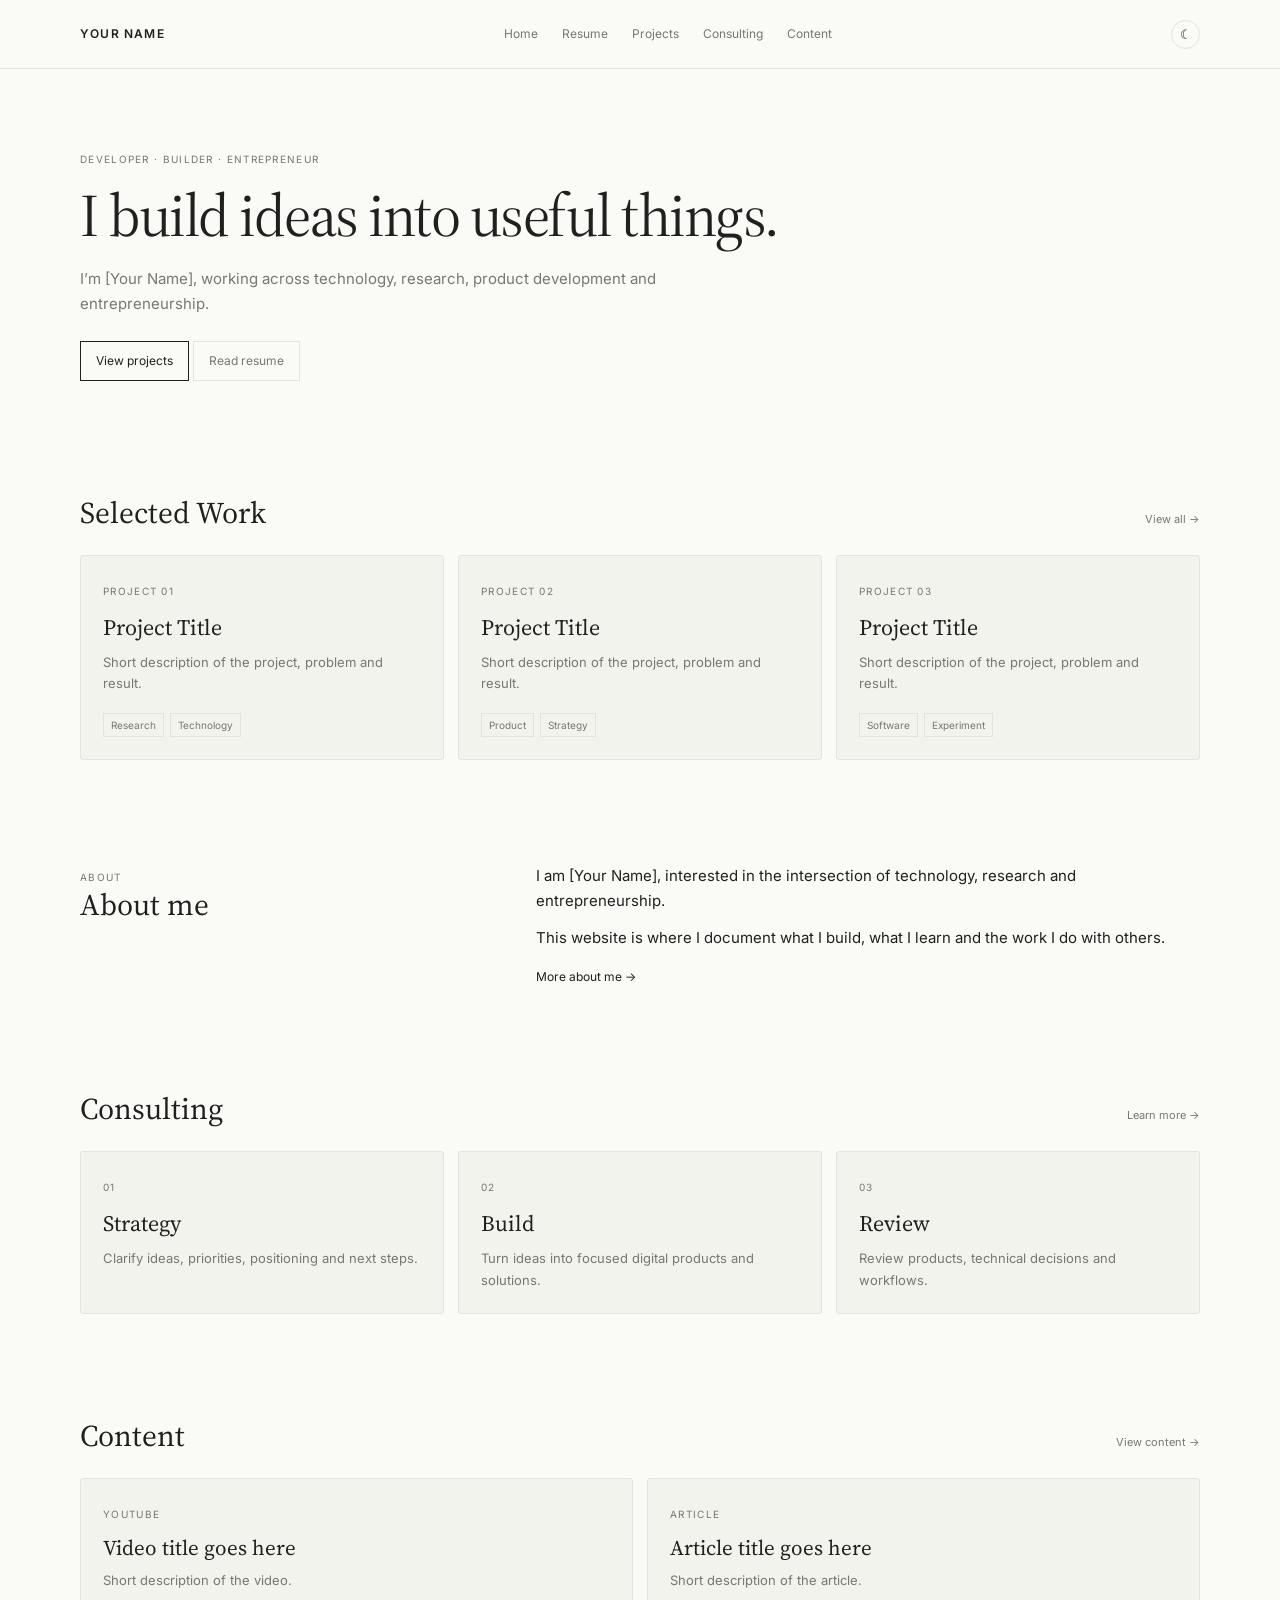
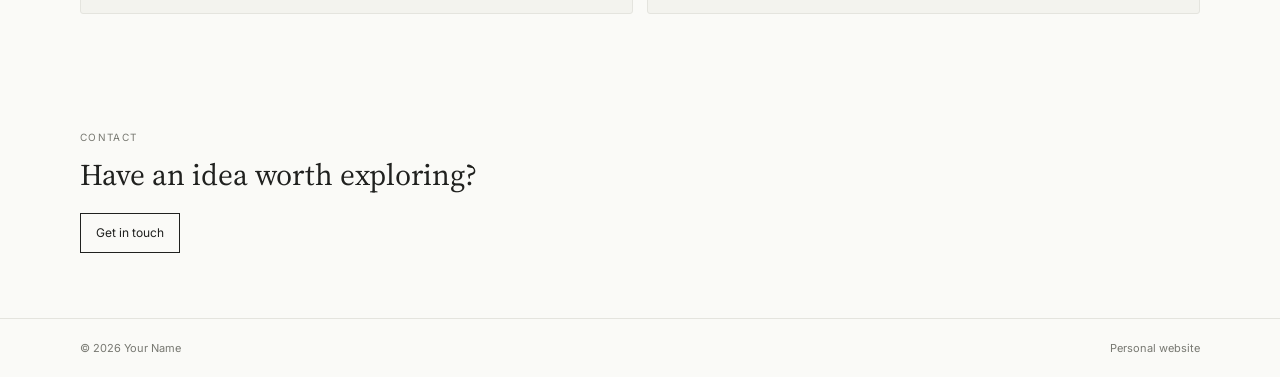
==== index.html @ 813c5e14 "Refactor sections and update content layout Refactor hero and about sections, update project cards, " ====
<!DOCTYPE html>
<html lang="en">
<head>
  <meta charset="UTF-8">
  <meta name="viewport" content="width=device-width, initial-scale=1.0">
  <title>Your Name — Personal Brand</title>
  <link rel="stylesheet" href="style.css">
</head>

<body>

<header class="header">
  <div class="container nav">
    <a href="index.html" class="logo">YOUR NAME</a>

    <nav>
      <a href="index.html">Home</a>
      <a href="resume.html">Resume</a>
      <a href="projects.html">Projects</a>
      <a href="consulting.html">Consulting</a>
      <a href="content.html">Content</a>
    </nav>

    <button id="themeToggle">☾</button>
  </div>
</header>

<main>

<section class="hero container">
  <p class="eyebrow">Developer · Builder · Entrepreneur</p>
  <h1>I build ideas into useful things.</h1>

  <p class="hero-text">
    I’m [Your Name], working across technology, research,
    product development and entrepreneurship.
  </p>

  <div class="actions">
    <a href="projects.html" class="btn">View projects</a>
    <a href="resume.html" class="btn secondary">Read resume</a>
  </div>
</section>


<section class="section container">

  <div class="section-heading">
    <h2>Selected Work</h2>
    <a href="projects.html">View all →</a>
  </div>

  <div class="cards">

    <article class="card">
      <span class="small-label">PROJECT 01</span>
      <h3>Project Title</h3>
      <p>Short description of the project, problem and result.</p>
      <div class="tags">
        <span>Research</span>
        <span>Technology</span>
      </div>
    </article>

    <article class="card">
      <span class="small-label">PROJECT 02</span>
      <h3>Project Title</h3>
      <p>Short description of the project, problem and result.</p>
      <div class="tags">
        <span>Product</span>
        <span>Strategy</span>
      </div>
    </article>

    <article class="card">
      <span class="small-label">PROJECT 03</span>
      <h3>Project Title</h3>
      <p>Short description of the project, problem and result.</p>
      <div class="tags">
        <span>Software</span>
        <span>Experiment</span>
      </div>
    </article>

  </div>
</section>


<section class="section container about">

  <div>
    <span class="small-label">ABOUT</span>
    <h2>About me</h2>
  </div>

  <div>
    <p>
      I am [Your Name], interested in the intersection
      of technology, research and entrepreneurship.
    </p>

    <p>
      This website is where I document what I build,
      what I learn and the work I do with others.
    </p>

    <a href="resume.html" class="text-link">More about me →</a>
  </div>

</section>


<section class="section container">

  <div class="section-heading">
    <h2>Consulting</h2>
    <a href="consulting.html">Learn more →</a>
  </div>

  <div class="cards">

    <article class="card">
      <span class="small-label">01</span>
      <h3>Strategy</h3>
      <p>Clarify ideas, priorities, positioning and next steps.</p>
    </article>

    <article class="card">
      <span class="small-label">02</span>
      <h3>Build</h3>
      <p>Turn ideas into focused digital products and solutions.</p>
    </article>

    <article class="card">
      <span class="small-label">03</span>
      <h3>Review</h3>
      <p>Review products, technical decisions and workflows.</p>
    </article>

  </div>

</section>


<section class="section container">

  <div class="section-heading">
    <h2>Content</h2>
    <a href="content.html">View content →</a>
  </div>

  <div class="content-grid">

    <article>
      <span class="small-label">YOUTUBE</span>
      <h3>Video title goes here</h3>
      <p>Short description of the video.</p>
    </article>

    <article>
      <span class="small-label">ARTICLE</span>
      <h3>Article title goes here</h3>
      <p>Short description of the article.</p>
    </article>

  </div>

</section>


<section class="section container contact">
  <span class="small-label">CONTACT</span>
  <h2>Have an idea worth exploring?</h2>
  <a href="mailto:hello@example.com" class="btn">Get in touch</a>
</section>

</main>

<footer>
  <div class="container footer-inner">
    <span>© 2026 Your Name</span>
    <span>Personal website</span>
  </div>
</footer>

<script src="script.js"></script>
</body>
</html>
---- style.css ----
@import url('https://fonts.googleapis.com/css2?family=Inter:wght@400;500;600&family=Source+Serif+4:wght@400;500&display=swap');

:root {
  --bg: #fafaf7;
  --text: #20211f;
  --muted: #777871;
  --border: #e4e4de;
  --card: #f3f3ee;
}

* {
  box-sizing: border-box;
}

html {
  scroll-behavior: smooth;
}

body {
  margin: 0;
  background: var(--bg);
  color: var(--text);
  font-family: Inter, sans-serif;
  font-size: 14px;
  line-height: 1.65;
}

.container {
  width: min(1120px, calc(100% - 44px));
  margin: auto;
}

a {
  color: inherit;
  text-decoration: none;
}


/* NAV */

.header {
  border-bottom: 1px solid var(--border);
}

.nav {
  height: 68px;
  display: flex;
  align-items: center;
  justify-content: space-between;
}

.logo {
  font-size: 12px;
  font-weight: 600;
  letter-spacing: .1em;
}

nav {
  display: flex;
  gap: 24px;
}

nav a {
  font-size: 12px;
  color: var(--muted);
}

nav a:hover {
  color: var(--text);
}

#themeToggle {
  width: 29px;
  height: 29px;
  border: 1px solid var(--border);
  background: transparent;
  color: var(--text);
  border-radius: 50%;
  cursor: pointer;
}


/* HERO */

.hero {
  padding: 72px 0 62px;
}

.eyebrow,
.small-label {
  color: var(--muted);
  font-size: 10px;
  text-transform: uppercase;
  letter-spacing: .13em;
}

.eyebrow {
  margin-bottom: 15px;
}

.hero h1 {
  max-width: 780px;
  margin: 0;
  font-family: "Source Serif 4", Georgia, serif;
  font-size: clamp(42px, 5vw, 60px);
  line-height: 1.08;
  font-weight: 400;
  letter-spacing: -.025em;
}

.hero-text {
  max-width: 610px;
  margin: 20px 0 24px;
  color: var(--muted);
  font-size: 15px;
}

.hero-actions {
  display: flex;
  gap: 10px;
}

.btn {
  display: inline-block;
  padding: 9px 15px;
  border: 1px solid var(--text);
  font-size: 12px;
}

.btn.secondary {
  border-color: var(--border);
  color: var(--muted);
}


/* SECTIONS */

.section {
  padding: 52px 0;
}

.section-heading {
  display: flex;
  align-items: baseline;
  justify-content: space-between;
  margin-bottom: 24px;
}

.section-heading h2,
.about h2,
.contact h2 {
  margin: 0;
  font-family: "Source Serif 4", Georgia, serif;
  font-size: 30px;
  line-height: 1.2;
  font-weight: 400;
}

.section-heading a {
  color: var(--muted);
  font-size: 11px;
}


/* CARDS */

.cards {
  display: grid;
  grid-template-columns: repeat(3, 1fr);
  gap: 14px;
}

.card {
  padding: 22px;
  background: var(--card);
  border: 1px solid var(--border);
  border-radius: 3px;
}

.card h3 {
  margin: 8px 0 7px;
  font-family: "Source Serif 4", Georgia, serif;
  font-size: 22px;
  font-weight: 400;
}

.card p {
  margin: 0;
  color: var(--muted);
  font-size: 13px;
}

.tags {
  display: flex;
  gap: 6px;
  margin-top: 18px;
}

.tags span {
  padding: 3px 7px;
  border: 1px solid var(--border);
  color: var(--muted);
  font-size: 10px;
}


/* ABOUT */

.about {
  display: grid;
  grid-template-columns: 1fr 1.7fr;
  gap: 65px;
}

.about p {
  max-width: 650px;
  margin: 0 0 12px;
  font-size: 15px;
}

.text-link {
  display: inline-block;
  margin-top: 4px;
  font-size: 12px;
}


/* CONTENT */

.content-grid {
  display: grid;
  grid-template-columns: 1fr 1fr;
  gap: 14px;
}

.content-grid article {
  padding: 22px;
  background: var(--card);
  border: 1px solid var(--border);
  border-radius: 3px;
}

.content-grid h3 {
  margin: 7px 0 4px;
  font-family: "Source Serif 4", Georgia, serif;
  font-size: 21px;
  font-weight: 400;
}

.content-grid p {
  margin: 0;
  color: var(--muted);
  font-size: 13px;
}


/* CONTACT */

.contact {
  padding-top: 58px;
  padding-bottom: 65px;
}

.contact h2 {
  max-width: 550px;
  margin: 10px 0 20px;
}


/* FOOTER */

footer {
  border-top: 1px solid var(--border);
}

.footer-inner {
  display: flex;
  justify-content: space-between;
  padding: 20px 0;
  color: var(--muted);
  font-size: 11px;
}


/* DARK MODE */

body.dark {
  --bg: #181916;
  --text: #eeeeea;
  --muted: #a3a49d;
  --border: #383934;
  --card: #20211e;
}


/* MOBILE */

@media (max-width: 720px) {

  .container {
    width: min(100% - 28px, 1120px);
  }

  nav {
    gap: 11px;
  }

  nav a {
    font-size: 11px;
  }

  .hero {
    padding: 58px 0 50px;
  }

  .hero h1 {
    font-size: 43px;
  }

  .section {
    padding: 42px 0;
  }

  .section-heading {
    margin-bottom: 18px;
  }

  .cards,
  .content-grid {
    grid-template-columns: 1fr;
  }

  .about {
    grid-template-columns: 1fr;
    gap: 20px;
  }

  .footer-inner {
    display: block;
  }

  .footer-inner span {
    display: block;
    margin-bottom: 4px;
  }
}
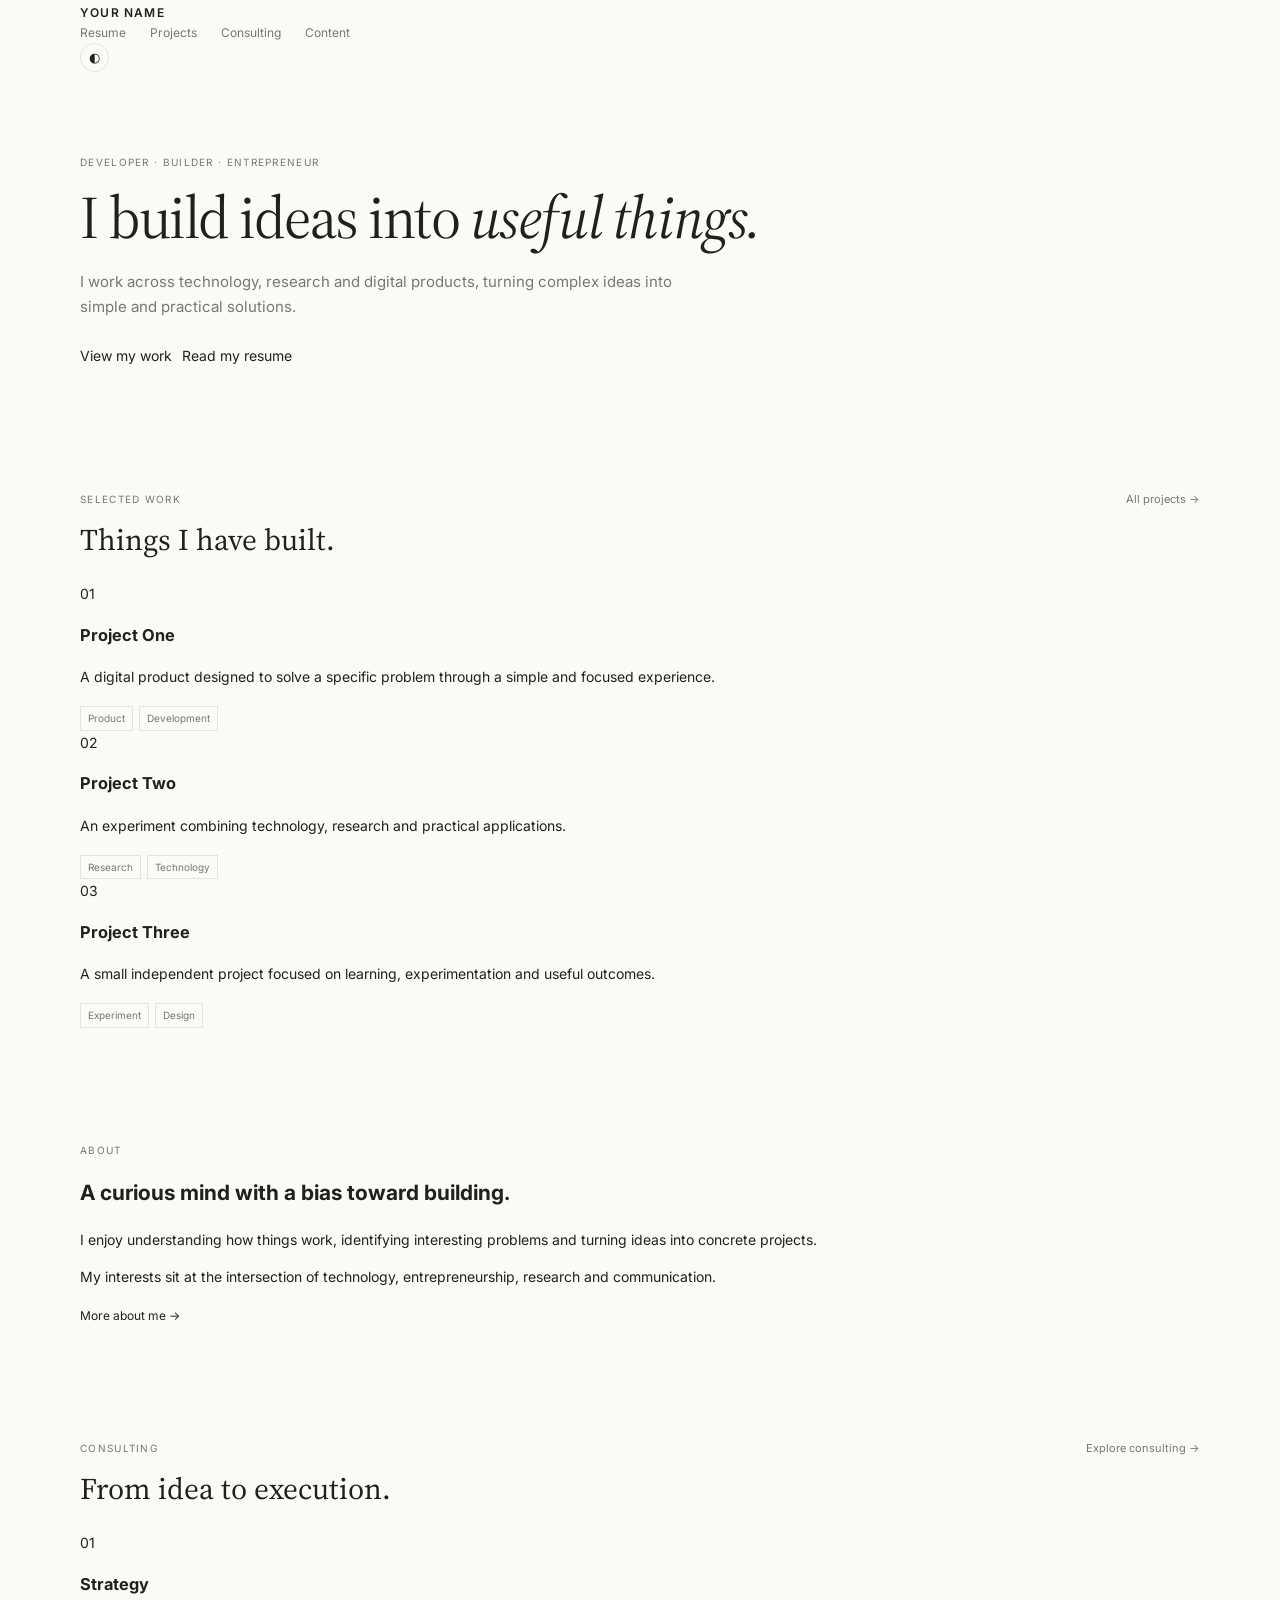
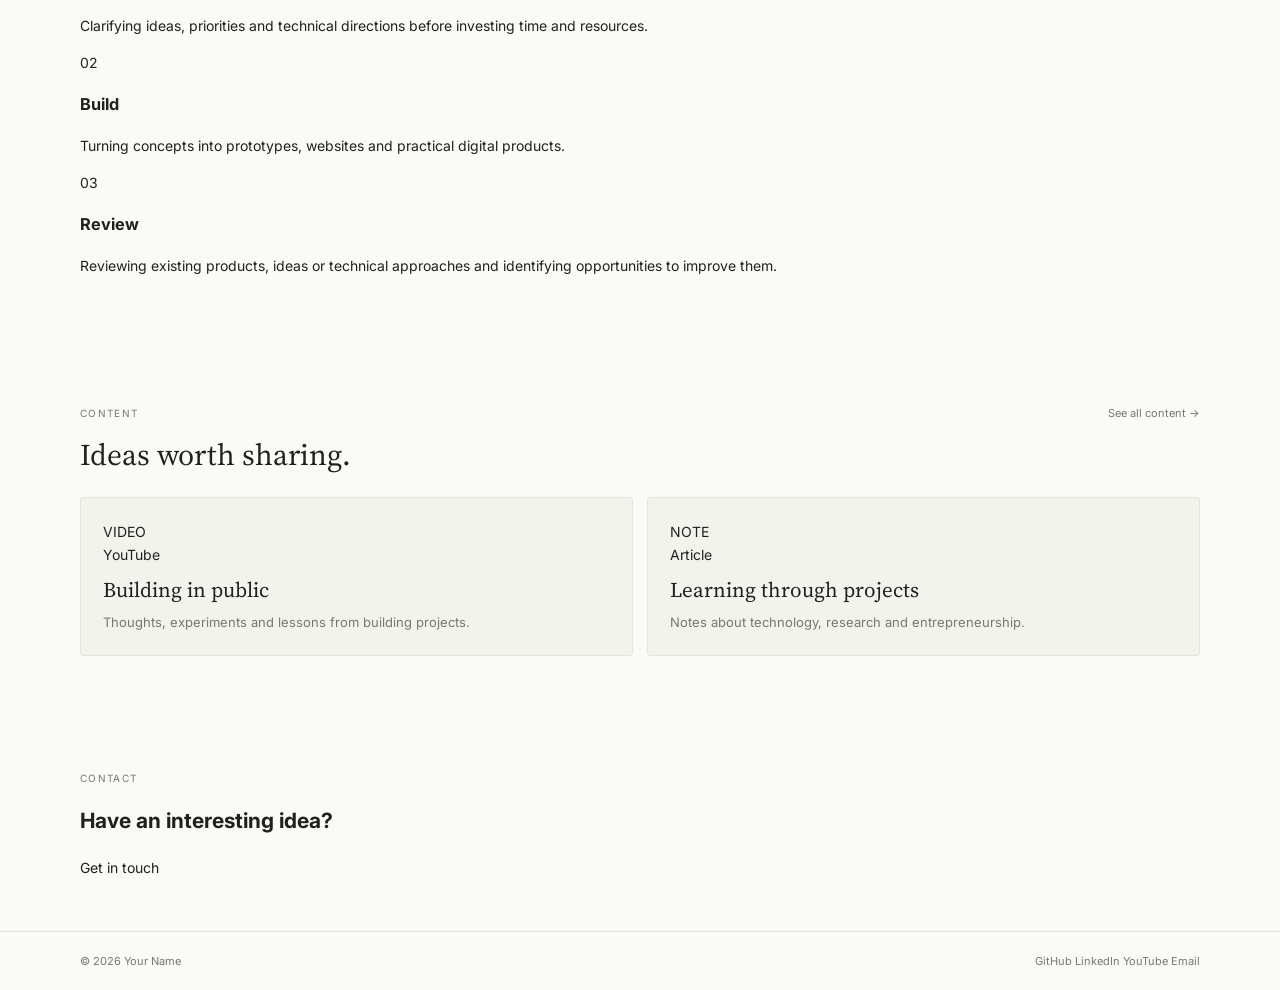
==== commit c89c4dac: "Revise index.html for portfolio updates Updated the title and structure of the index.html file to en" ====
--- a/index.html
+++ b/index.html
@@ -3,186 +3,337 @@
 <head>
   <meta charset="UTF-8">
   <meta name="viewport" content="width=device-width, initial-scale=1.0">
-  <title>Your Name — Personal Brand</title>
+
+  <title>Your Name — Portfolio</title>
+  <meta name="description" content="Personal portfolio of Your Name — developer, builder and entrepreneur.">
+
+  <link rel="preconnect" href="https://fonts.googleapis.com">
+  <link rel="preconnect" href="https://fonts.gstatic.com" crossorigin>
+  <link href="https://fonts.googleapis.com/css2?family=Inter:wght@400;500;600&family=Source+Serif+4:wght@400;500&display=swap" rel="stylesheet">
+
   <link rel="stylesheet" href="style.css">
 </head>
 
 <body>
 
-<header class="header">
-  <div class="container nav">
-    <a href="index.html" class="logo">YOUR NAME</a>
-
-    <nav>
-      <a href="index.html">Home</a>
-      <a href="resume.html">Resume</a>
-      <a href="projects.html">Projects</a>
-      <a href="consulting.html">Consulting</a>
-      <a href="content.html">Content</a>
-    </nav>
-
-    <button id="themeToggle">☾</button>
-  </div>
-</header>
-
-<main>
-
-<section class="hero container">
-  <p class="eyebrow">Developer · Builder · Entrepreneur</p>
-  <h1>I build ideas into useful things.</h1>
-
-  <p class="hero-text">
-    I’m [Your Name], working across technology, research,
-    product development and entrepreneurship.
-  </p>
-
-  <div class="actions">
-    <a href="projects.html" class="btn">View projects</a>
-    <a href="resume.html" class="btn secondary">Read resume</a>
-  </div>
-</section>
-
-
-<section class="section container">
-
-  <div class="section-heading">
-    <h2>Selected Work</h2>
-    <a href="projects.html">View all →</a>
-  </div>
-
-  <div class="cards">
-
-    <article class="card">
-      <span class="small-label">PROJECT 01</span>
-      <h3>Project Title</h3>
-      <p>Short description of the project, problem and result.</p>
-      <div class="tags">
-        <span>Research</span>
-        <span>Technology</span>
-      </div>
-    </article>
-
-    <article class="card">
-      <span class="small-label">PROJECT 02</span>
-      <h3>Project Title</h3>
-      <p>Short description of the project, problem and result.</p>
-      <div class="tags">
-        <span>Product</span>
-        <span>Strategy</span>
-      </div>
-    </article>
-
-    <article class="card">
-      <span class="small-label">PROJECT 03</span>
-      <h3>Project Title</h3>
-      <p>Short description of the project, problem and result.</p>
-      <div class="tags">
-        <span>Software</span>
-        <span>Experiment</span>
-      </div>
-    </article>
-
-  </div>
-</section>
-
-
-<section class="section container about">
-
-  <div>
-    <span class="small-label">ABOUT</span>
-    <h2>About me</h2>
-  </div>
-
-  <div>
-    <p>
-      I am [Your Name], interested in the intersection
-      of technology, research and entrepreneurship.
-    </p>
-
-    <p>
-      This website is where I document what I build,
-      what I learn and the work I do with others.
-    </p>
-
-    <a href="resume.html" class="text-link">More about me →</a>
-  </div>
-
-</section>
-
-
-<section class="section container">
-
-  <div class="section-heading">
-    <h2>Consulting</h2>
-    <a href="consulting.html">Learn more →</a>
-  </div>
-
-  <div class="cards">
-
-    <article class="card">
-      <span class="small-label">01</span>
-      <h3>Strategy</h3>
-      <p>Clarify ideas, priorities, positioning and next steps.</p>
-    </article>
-
-    <article class="card">
-      <span class="small-label">02</span>
-      <h3>Build</h3>
-      <p>Turn ideas into focused digital products and solutions.</p>
-    </article>
-
-    <article class="card">
-      <span class="small-label">03</span>
-      <h3>Review</h3>
-      <p>Review products, technical decisions and workflows.</p>
-    </article>
-
-  </div>
-
-</section>
-
-
-<section class="section container">
-
-  <div class="section-heading">
-    <h2>Content</h2>
-    <a href="content.html">View content →</a>
-  </div>
-
-  <div class="content-grid">
-
-    <article>
-      <span class="small-label">YOUTUBE</span>
-      <h3>Video title goes here</h3>
-      <p>Short description of the video.</p>
-    </article>
-
-    <article>
-      <span class="small-label">ARTICLE</span>
-      <h3>Article title goes here</h3>
-      <p>Short description of the article.</p>
-    </article>
-
-  </div>
-
-</section>
-
-
-<section class="section container contact">
-  <span class="small-label">CONTACT</span>
-  <h2>Have an idea worth exploring?</h2>
-  <a href="mailto:hello@example.com" class="btn">Get in touch</a>
-</section>
-
-</main>
-
-<footer>
-  <div class="container footer-inner">
-    <span>© 2026 Your Name</span>
-    <span>Personal website</span>
-  </div>
-</footer>
-
-<script src="script.js"></script>
+  <!-- NAVBAR -->
+  <header class="site-header">
+    <div class="container nav-inner">
+
+      <a href="index.html" class="logo">YOUR NAME</a>
+
+      <nav class="main-nav">
+        <a href="resume.html">Resume</a>
+        <a href="projects.html">Projects</a>
+        <a href="consulting.html">Consulting</a>
+        <a href="content.html">Content</a>
+      </nav>
+
+      <button id="themeToggle" class="theme-toggle" aria-label="Toggle dark mode">
+        ◐
+      </button>
+
+    </div>
+  </header>
+
+
+  <main>
+
+    <!-- HERO -->
+    <section class="hero">
+      <div class="container hero-content">
+
+        <p class="eyebrow">Developer · Builder · Entrepreneur</p>
+
+        <h1>
+          I build ideas into
+          <em>useful things.</em>
+        </h1>
+
+        <p class="hero-text">
+          I work across technology, research and digital products,
+          turning complex ideas into simple and practical solutions.
+        </p>
+
+        <div class="hero-actions">
+          <a href="projects.html" class="button button-dark">
+            View my work
+          </a>
+
+          <a href="resume.html" class="button button-light">
+            Read my resume
+          </a>
+        </div>
+
+      </div>
+    </section>
+
+
+    <!-- SELECTED WORK -->
+    <section class="section">
+      <div class="container">
+
+        <div class="section-heading">
+          <div>
+            <p class="eyebrow">Selected work</p>
+            <h2>Things I have built.</h2>
+          </div>
+
+          <a href="projects.html" class="text-link">
+            All projects →
+          </a>
+        </div>
+
+
+        <div class="card-grid three">
+
+          <article class="work-card">
+            <span class="card-number">01</span>
+
+            <h3>Project One</h3>
+
+            <p>
+              A digital product designed to solve a specific problem
+              through a simple and focused experience.
+            </p>
+
+            <div class="tags">
+              <span>Product</span>
+              <span>Development</span>
+            </div>
+          </article>
+
+
+          <article class="work-card">
+            <span class="card-number">02</span>
+
+            <h3>Project Two</h3>
+
+            <p>
+              An experiment combining technology, research and
+              practical applications.
+            </p>
+
+            <div class="tags">
+              <span>Research</span>
+              <span>Technology</span>
+            </div>
+          </article>
+
+
+          <article class="work-card">
+            <span class="card-number">03</span>
+
+            <h3>Project Three</h3>
+
+            <p>
+              A small independent project focused on learning,
+              experimentation and useful outcomes.
+            </p>
+
+            <div class="tags">
+              <span>Experiment</span>
+              <span>Design</span>
+            </div>
+          </article>
+
+        </div>
+
+      </div>
+    </section>
+
+
+    <!-- ABOUT -->
+    <section class="section section-soft">
+      <div class="container about-grid">
+
+        <div>
+          <p class="eyebrow">About</p>
+          <h2>A curious mind with a bias toward building.</h2>
+        </div>
+
+        <div class="about-text">
+          <p>
+            I enjoy understanding how things work, identifying
+            interesting problems and turning ideas into concrete projects.
+          </p>
+
+          <p>
+            My interests sit at the intersection of technology,
+            entrepreneurship, research and communication.
+          </p>
+
+          <a href="resume.html" class="text-link">
+            More about me →
+          </a>
+        </div>
+
+      </div>
+    </section>
+
+
+    <!-- CONSULTING -->
+    <section class="section">
+      <div class="container">
+
+        <div class="section-heading">
+          <div>
+            <p class="eyebrow">Consulting</p>
+            <h2>From idea to execution.</h2>
+          </div>
+
+          <a href="consulting.html" class="text-link">
+            Explore consulting →
+          </a>
+        </div>
+
+
+        <div class="card-grid three">
+
+          <article class="service-card">
+            <span class="service-index">01</span>
+            <h3>Strategy</h3>
+            <p>
+              Clarifying ideas, priorities and technical directions
+              before investing time and resources.
+            </p>
+          </article>
+
+          <article class="service-card">
+            <span class="service-index">02</span>
+            <h3>Build</h3>
+            <p>
+              Turning concepts into prototypes, websites and
+              practical digital products.
+            </p>
+          </article>
+
+          <article class="service-card">
+            <span class="service-index">03</span>
+            <h3>Review</h3>
+            <p>
+              Reviewing existing products, ideas or technical
+              approaches and identifying opportunities to improve them.
+            </p>
+          </article>
+
+        </div>
+
+      </div>
+    </section>
+
+
+    <!-- CONTENT -->
+    <section class="section section-soft">
+      <div class="container">
+
+        <div class="section-heading">
+          <div>
+            <p class="eyebrow">Content</p>
+            <h2>Ideas worth sharing.</h2>
+          </div>
+
+          <a href="content.html" class="text-link">
+            See all content →
+          </a>
+        </div>
+
+
+        <div class="content-grid">
+
+          <article class="content-card">
+            <div class="content-visual visual-video">
+              <span>VIDEO</span>
+            </div>
+
+            <div class="content-info">
+              <span class="content-type">YouTube</span>
+              <h3>Building in public</h3>
+              <p>
+                Thoughts, experiments and lessons from building projects.
+              </p>
+            </div>
+          </article>
+
+
+          <article class="content-card">
+            <div class="content-visual visual-article">
+              <span>NOTE</span>
+            </div>
+
+            <div class="content-info">
+              <span class="content-type">Article</span>
+              <h3>Learning through projects</h3>
+              <p>
+                Notes about technology, research and entrepreneurship.
+              </p>
+            </div>
+          </article>
+
+        </div>
+
+      </div>
+    </section>
+
+
+    <!-- CONTACT -->
+    <section class="section">
+      <div class="container">
+
+        <div class="contact-card">
+
+          <div>
+            <p class="eyebrow">Contact</p>
+            <h2>Have an interesting idea?</h2>
+          </div>
+
+          <a href="mailto:hello@example.com" class="button button-dark">
+            Get in touch
+          </a>
+
+        </div>
+
+      </div>
+    </section>
+
+  </main>
+
+
+  <!-- FOOTER -->
+  <footer class="site-footer">
+    <div class="container footer-inner">
+
+      <span>© 2026 Your Name</span>
+
+      <div class="socials">
+        <a href="https://github.com/YOURUSERNAME"
+           target="_blank"
+           rel="noopener noreferrer">
+          GitHub
+        </a>
+
+        <a href="https://www.linkedin.com/in/YOURUSERNAME/"
+           target="_blank"
+           rel="noopener noreferrer">
+          LinkedIn
+        </a>
+
+        <a href="https://www.youtube.com/@YOURCHANNEL"
+           target="_blank"
+           rel="noopener noreferrer">
+          YouTube
+        </a>
+
+        <a href="mailto:hello@example.com">
+          Email
+        </a>
+      </div>
+
+    </div>
+  </footer>
+
+
+  <script src="script.js"></script>
+
 </body>
 </html>
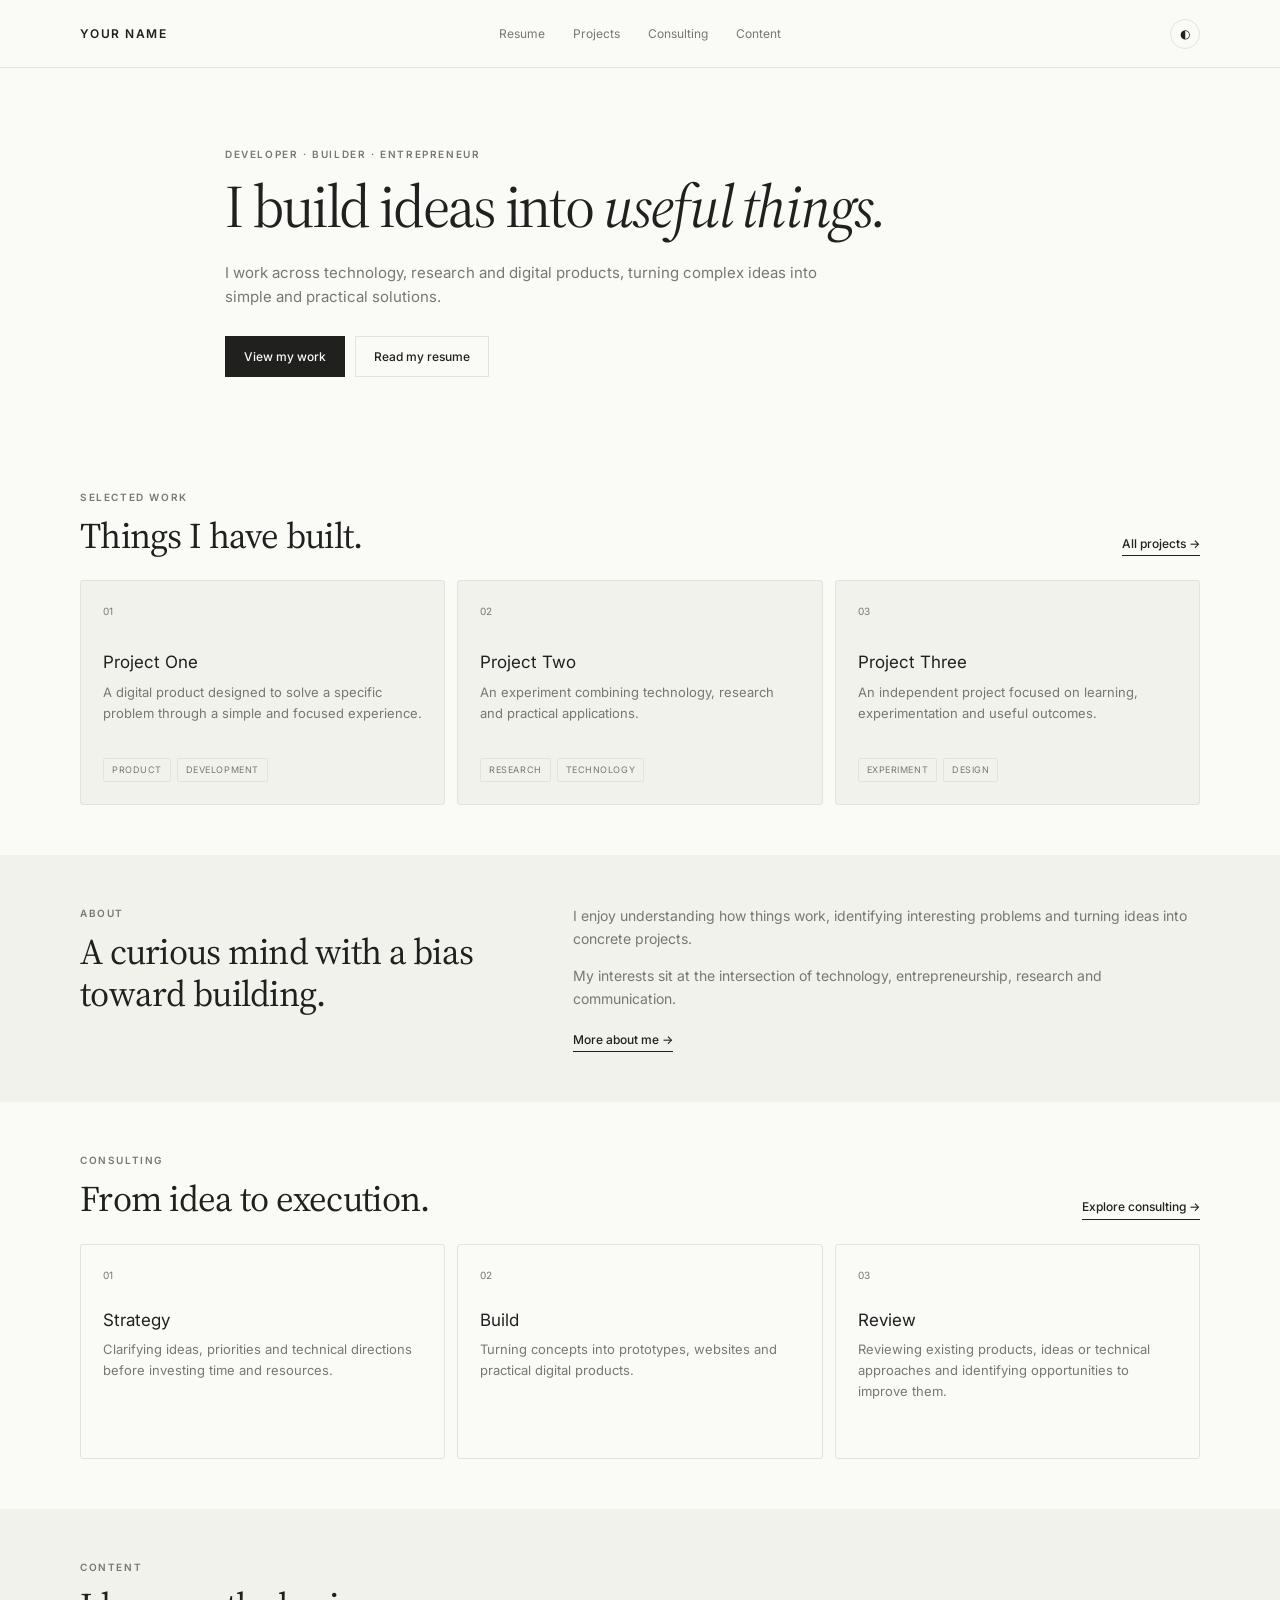
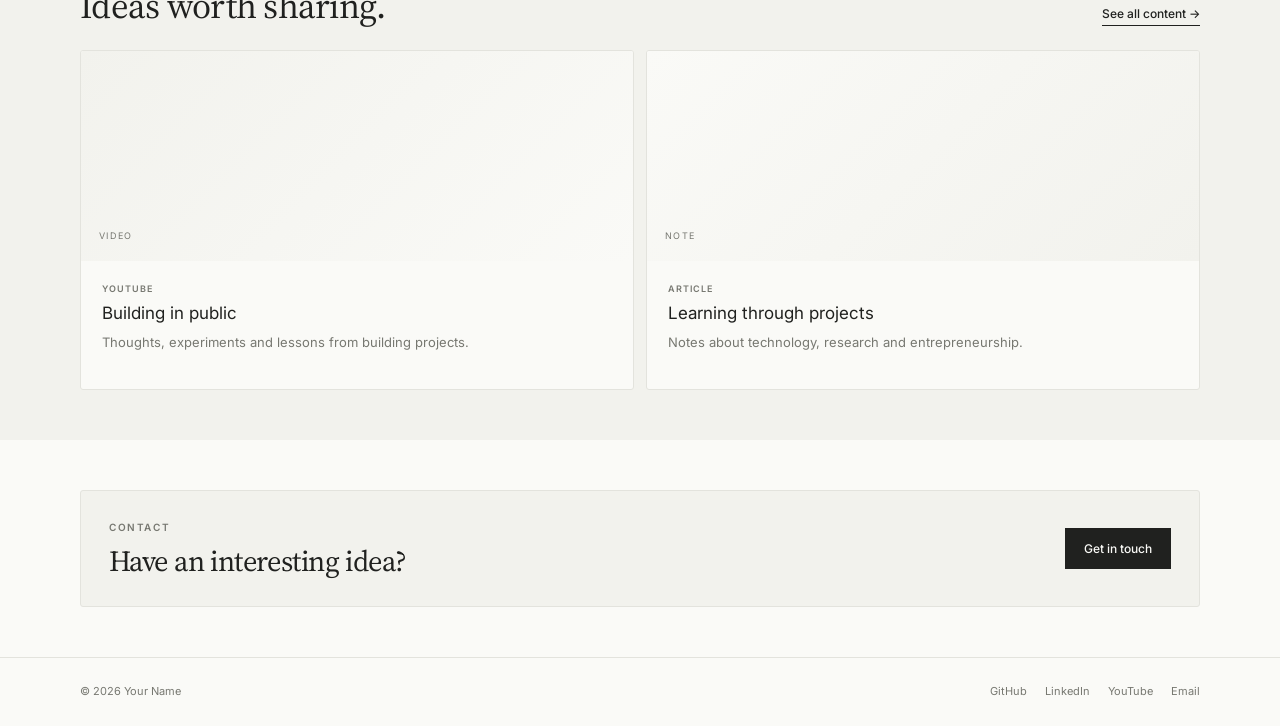
==== commit fda46dbf: "Refactor index.html structure and content" ====
--- a/index.html
+++ b/index.html
@@ -1,339 +1,417 @@
 <!DOCTYPE html>
 <html lang="en">
+
 <head>
   <meta charset="UTF-8">
   <meta name="viewport" content="width=device-width, initial-scale=1.0">
 
   <title>Your Name — Portfolio</title>
-  <meta name="description" content="Personal portfolio of Your Name — developer, builder and entrepreneur.">
-
-  <link rel="preconnect" href="https://fonts.googleapis.com">
-  <link rel="preconnect" href="https://fonts.gstatic.com" crossorigin>
-  <link href="https://fonts.googleapis.com/css2?family=Inter:wght@400;500;600&family=Source+Serif+4:wght@400;500&display=swap" rel="stylesheet">
 
   <link rel="stylesheet" href="style.css">
 </head>
 
 <body>
 
-  <!-- NAVBAR -->
-  <header class="site-header">
-    <div class="container nav-inner">
-
-      <a href="index.html" class="logo">YOUR NAME</a>
-
-      <nav class="main-nav">
-        <a href="resume.html">Resume</a>
-        <a href="projects.html">Projects</a>
-        <a href="consulting.html">Consulting</a>
-        <a href="content.html">Content</a>
-      </nav>
-
-      <button id="themeToggle" class="theme-toggle" aria-label="Toggle dark mode">
-        ◐
-      </button>
-
-    </div>
-  </header>
-
-
-  <main>
-
-    <!-- HERO -->
-    <section class="hero">
-      <div class="container hero-content">
-
-        <p class="eyebrow">Developer · Builder · Entrepreneur</p>
-
-        <h1>
-          I build ideas into
-          <em>useful things.</em>
-        </h1>
-
-        <p class="hero-text">
-          I work across technology, research and digital products,
-          turning complex ideas into simple and practical solutions.
+<header class="site-header">
+  <div class="container nav-inner">
+
+    <a href="index.html" class="logo">YOUR NAME</a>
+
+    <nav class="main-nav">
+      <a href="resume.html">Resume</a>
+      <a href="projects.html">Projects</a>
+      <a href="consulting.html">Consulting</a>
+      <a href="content.html">Content</a>
+    </nav>
+
+    <button
+      id="themeToggle"
+      class="theme-toggle"
+      aria-label="Toggle dark mode">
+      ◐
+    </button>
+
+  </div>
+</header>
+
+
+<main>
+
+  <!-- HERO -->
+  <section class="hero">
+    <div class="container hero-content">
+
+      <p class="eyebrow">
+        Developer · Builder · Entrepreneur
+      </p>
+
+      <h1>
+        I build ideas into
+        <em>useful things.</em>
+      </h1>
+
+      <p class="hero-text">
+        I work across technology, research and digital products,
+        turning complex ideas into simple and practical solutions.
+      </p>
+
+      <div class="hero-actions">
+
+        <a href="projects.html" class="button button-dark">
+          View my work
+        </a>
+
+        <a href="resume.html" class="button button-light">
+          Read my resume
+        </a>
+
+      </div>
+
+    </div>
+  </section>
+
+
+  <!-- SELECTED WORK -->
+  <section class="section">
+
+    <div class="container">
+
+      <div class="section-heading">
+
+        <div>
+          <p class="eyebrow">Selected work</p>
+          <h2>Things I have built.</h2>
+        </div>
+
+        <a href="projects.html" class="text-link">
+          All projects →
+        </a>
+
+      </div>
+
+
+      <div class="card-grid three">
+
+        <article class="work-card">
+
+          <span class="card-number">01</span>
+
+          <h3>Project One</h3>
+
+          <p>
+            A digital product designed to solve a specific
+            problem through a simple and focused experience.
+          </p>
+
+          <div class="tags">
+            <span>Product</span>
+            <span>Development</span>
+          </div>
+
+        </article>
+
+
+        <article class="work-card">
+
+          <span class="card-number">02</span>
+
+          <h3>Project Two</h3>
+
+          <p>
+            An experiment combining technology, research
+            and practical applications.
+          </p>
+
+          <div class="tags">
+            <span>Research</span>
+            <span>Technology</span>
+          </div>
+
+        </article>
+
+
+        <article class="work-card">
+
+          <span class="card-number">03</span>
+
+          <h3>Project Three</h3>
+
+          <p>
+            An independent project focused on learning,
+            experimentation and useful outcomes.
+          </p>
+
+          <div class="tags">
+            <span>Experiment</span>
+            <span>Design</span>
+          </div>
+
+        </article>
+
+      </div>
+
+    </div>
+
+  </section>
+
+
+  <!-- ABOUT -->
+  <section class="section section-soft">
+
+    <div class="container about-grid">
+
+      <div>
+        <p class="eyebrow">About</p>
+
+        <h2>
+          A curious mind with
+          a bias toward building.
+        </h2>
+      </div>
+
+
+      <div class="about-text">
+
+        <p>
+          I enjoy understanding how things work, identifying
+          interesting problems and turning ideas into concrete projects.
         </p>
 
-        <div class="hero-actions">
-          <a href="projects.html" class="button button-dark">
-            View my work
-          </a>
-
-          <a href="resume.html" class="button button-light">
-            Read my resume
-          </a>
+        <p>
+          My interests sit at the intersection of technology,
+          entrepreneurship, research and communication.
+        </p>
+
+        <a href="resume.html" class="text-link">
+          More about me →
+        </a>
+
+      </div>
+
+    </div>
+
+  </section>
+
+
+  <!-- CONSULTING -->
+  <section class="section">
+
+    <div class="container">
+
+      <div class="section-heading">
+
+        <div>
+          <p class="eyebrow">Consulting</p>
+          <h2>From idea to execution.</h2>
         </div>
 
-      </div>
-    </section>
-
-
-    <!-- SELECTED WORK -->
-    <section class="section">
-      <div class="container">
-
-        <div class="section-heading">
-          <div>
-            <p class="eyebrow">Selected work</p>
-            <h2>Things I have built.</h2>
-          </div>
-
-          <a href="projects.html" class="text-link">
-            All projects →
-          </a>
+        <a href="consulting.html" class="text-link">
+          Explore consulting →
+        </a>
+
+      </div>
+
+
+      <div class="card-grid three">
+
+        <article class="service-card">
+
+          <span class="service-index">01</span>
+
+          <h3>Strategy</h3>
+
+          <p>
+            Clarifying ideas, priorities and technical directions
+            before investing time and resources.
+          </p>
+
+        </article>
+
+
+        <article class="service-card">
+
+          <span class="service-index">02</span>
+
+          <h3>Build</h3>
+
+          <p>
+            Turning concepts into prototypes, websites
+            and practical digital products.
+          </p>
+
+        </article>
+
+
+        <article class="service-card">
+
+          <span class="service-index">03</span>
+
+          <h3>Review</h3>
+
+          <p>
+            Reviewing existing products, ideas or technical
+            approaches and identifying opportunities to improve them.
+          </p>
+
+        </article>
+
+      </div>
+
+    </div>
+
+  </section>
+
+
+  <!-- CONTENT -->
+  <section class="section section-soft">
+
+    <div class="container">
+
+      <div class="section-heading">
+
+        <div>
+          <p class="eyebrow">Content</p>
+          <h2>Ideas worth sharing.</h2>
         </div>
 
-
-        <div class="card-grid three">
-
-          <article class="work-card">
-            <span class="card-number">01</span>
-
-            <h3>Project One</h3>
+        <a href="content.html" class="text-link">
+          See all content →
+        </a>
+
+      </div>
+
+
+      <div class="content-grid">
+
+        <article class="content-card">
+
+          <div class="content-visual visual-video">
+            <span>VIDEO</span>
+          </div>
+
+          <div class="content-info">
+
+            <span class="content-type">
+              YouTube
+            </span>
+
+            <h3>Building in public</h3>
 
             <p>
-              A digital product designed to solve a specific problem
-              through a simple and focused experience.
+              Thoughts, experiments and lessons from building projects.
             </p>
 
-            <div class="tags">
-              <span>Product</span>
-              <span>Development</span>
-            </div>
-          </article>
-
-
-          <article class="work-card">
-            <span class="card-number">02</span>
-
-            <h3>Project Two</h3>
+          </div>
+
+        </article>
+
+
+        <article class="content-card">
+
+          <div class="content-visual visual-article">
+            <span>NOTE</span>
+          </div>
+
+          <div class="content-info">
+
+            <span class="content-type">
+              Article
+            </span>
+
+            <h3>Learning through projects</h3>
 
             <p>
-              An experiment combining technology, research and
-              practical applications.
+              Notes about technology, research and entrepreneurship.
             </p>
 
-            <div class="tags">
-              <span>Research</span>
-              <span>Technology</span>
-            </div>
-          </article>
-
-
-          <article class="work-card">
-            <span class="card-number">03</span>
-
-            <h3>Project Three</h3>
-
-            <p>
-              A small independent project focused on learning,
-              experimentation and useful outcomes.
-            </p>
-
-            <div class="tags">
-              <span>Experiment</span>
-              <span>Design</span>
-            </div>
-          </article>
+          </div>
+
+        </article>
+
+      </div>
+
+    </div>
+
+  </section>
+
+
+  <!-- CONTACT -->
+  <section class="section">
+
+    <div class="container">
+
+      <div class="contact-card">
+
+        <div>
+
+          <p class="eyebrow">
+            Contact
+          </p>
+
+          <h2>
+            Have an interesting idea?
+          </h2>
 
         </div>
 
-      </div>
-    </section>
-
-
-    <!-- ABOUT -->
-    <section class="section section-soft">
-      <div class="container about-grid">
-
-        <div>
-          <p class="eyebrow">About</p>
-          <h2>A curious mind with a bias toward building.</h2>
-        </div>
-
-        <div class="about-text">
-          <p>
-            I enjoy understanding how things work, identifying
-            interesting problems and turning ideas into concrete projects.
-          </p>
-
-          <p>
-            My interests sit at the intersection of technology,
-            entrepreneurship, research and communication.
-          </p>
-
-          <a href="resume.html" class="text-link">
-            More about me →
-          </a>
-        </div>
-
-      </div>
-    </section>
-
-
-    <!-- CONSULTING -->
-    <section class="section">
-      <div class="container">
-
-        <div class="section-heading">
-          <div>
-            <p class="eyebrow">Consulting</p>
-            <h2>From idea to execution.</h2>
-          </div>
-
-          <a href="consulting.html" class="text-link">
-            Explore consulting →
-          </a>
-        </div>
-
-
-        <div class="card-grid three">
-
-          <article class="service-card">
-            <span class="service-index">01</span>
-            <h3>Strategy</h3>
-            <p>
-              Clarifying ideas, priorities and technical directions
-              before investing time and resources.
-            </p>
-          </article>
-
-          <article class="service-card">
-            <span class="service-index">02</span>
-            <h3>Build</h3>
-            <p>
-              Turning concepts into prototypes, websites and
-              practical digital products.
-            </p>
-          </article>
-
-          <article class="service-card">
-            <span class="service-index">03</span>
-            <h3>Review</h3>
-            <p>
-              Reviewing existing products, ideas or technical
-              approaches and identifying opportunities to improve them.
-            </p>
-          </article>
-
-        </div>
-
-      </div>
-    </section>
-
-
-    <!-- CONTENT -->
-    <section class="section section-soft">
-      <div class="container">
-
-        <div class="section-heading">
-          <div>
-            <p class="eyebrow">Content</p>
-            <h2>Ideas worth sharing.</h2>
-          </div>
-
-          <a href="content.html" class="text-link">
-            See all content →
-          </a>
-        </div>
-
-
-        <div class="content-grid">
-
-          <article class="content-card">
-            <div class="content-visual visual-video">
-              <span>VIDEO</span>
-            </div>
-
-            <div class="content-info">
-              <span class="content-type">YouTube</span>
-              <h3>Building in public</h3>
-              <p>
-                Thoughts, experiments and lessons from building projects.
-              </p>
-            </div>
-          </article>
-
-
-          <article class="content-card">
-            <div class="content-visual visual-article">
-              <span>NOTE</span>
-            </div>
-
-            <div class="content-info">
-              <span class="content-type">Article</span>
-              <h3>Learning through projects</h3>
-              <p>
-                Notes about technology, research and entrepreneurship.
-              </p>
-            </div>
-          </article>
-
-        </div>
-
-      </div>
-    </section>
-
-
-    <!-- CONTACT -->
-    <section class="section">
-      <div class="container">
-
-        <div class="contact-card">
-
-          <div>
-            <p class="eyebrow">Contact</p>
-            <h2>Have an interesting idea?</h2>
-          </div>
-
-          <a href="mailto:hello@example.com" class="button button-dark">
-            Get in touch
-          </a>
-
-        </div>
-
-      </div>
-    </section>
-
-  </main>
-
-
-  <!-- FOOTER -->
-  <footer class="site-footer">
-    <div class="container footer-inner">
-
-      <span>© 2026 Your Name</span>
-
-      <div class="socials">
-        <a href="https://github.com/YOURUSERNAME"
-           target="_blank"
-           rel="noopener noreferrer">
-          GitHub
-        </a>
-
-        <a href="https://www.linkedin.com/in/YOURUSERNAME/"
-           target="_blank"
-           rel="noopener noreferrer">
-          LinkedIn
-        </a>
-
-        <a href="https://www.youtube.com/@YOURCHANNEL"
-           target="_blank"
-           rel="noopener noreferrer">
-          YouTube
-        </a>
-
-        <a href="mailto:hello@example.com">
-          Email
-        </a>
-      </div>
-
-    </div>
-  </footer>
-
-
-  <script src="script.js"></script>
+        <a
+          href="mailto:hello@example.com"
+          class="button button-dark">
+          Get in touch
+        </a>
+
+      </div>
+
+    </div>
+
+  </section>
+
+</main>
+
+
+<footer class="site-footer">
+
+  <div class="container footer-inner">
+
+    <span>
+      © 2026 Your Name
+    </span>
+
+    <div class="socials">
+
+      <a
+        href="https://github.com/YOURUSERNAME"
+        target="_blank"
+        rel="noopener noreferrer">
+        GitHub
+      </a>
+
+      <a
+        href="https://www.linkedin.com/in/YOURUSERNAME/"
+        target="_blank"
+        rel="noopener noreferrer">
+        LinkedIn
+      </a>
+
+      <a
+        href="https://www.youtube.com/@YOURCHANNEL"
+        target="_blank"
+        rel="noopener noreferrer">
+        YouTube
+      </a>
+
+      <a href="mailto:hello@example.com">
+        Email
+      </a>
+
+    </div>
+
+  </div>
+
+</footer>
+
+
+<script src="script.js"></script>
 
 </body>
 </html>
--- a/style.css
+++ b/style.css
@@ -1,14 +1,31 @@
-@import url('https://fonts.googleapis.com/css2?family=Inter:wght@400;500;600&family=Source+Serif+4:wght@400;500&display=swap');
+@import url('https://fonts.googleapis.com/css2?family=Inter:wght@400;500;600&family=Source+Serif+4:ital,wght@0,400;0,500;1,400&display=swap');
+
+/* =========================================================
+   VARIABLES
+========================================================= */
 
 :root {
   --bg: #fafaf7;
   --text: #20211f;
   --muted: #777871;
-  --border: #e4e4de;
-  --card: #f3f3ee;
-}
+  --border: #e3e3dd;
+  --card: #f2f2ed;
+  --white: #ffffff;
+
+  --max-width: 1120px;
+
+  --sans: "Inter", sans-serif;
+  --serif: "Source Serif 4", Georgia, serif;
+}
+
+
+/* =========================================================
+   RESET
+========================================================= */
 
 * {
+  margin: 0;
+  padding: 0;
   box-sizing: border-box;
 }
 
@@ -17,17 +34,16 @@
 }
 
 body {
-  margin: 0;
   background: var(--bg);
   color: var(--text);
-  font-family: Inter, sans-serif;
+
+  font-family: var(--sans);
   font-size: 14px;
-  line-height: 1.65;
-}
-
-.container {
-  width: min(1120px, calc(100% - 44px));
-  margin: auto;
+  line-height: 1.6;
+
+  transition:
+    background 0.25s ease,
+    color 0.25s ease;
 }
 
 a {
@@ -35,312 +51,943 @@
   text-decoration: none;
 }
 
-
-/* NAV */
-
-.header {
+button {
+  font-family: inherit;
+}
+
+.container {
+  width: min(calc(100% - 48px), var(--max-width));
+  margin: 0 auto;
+}
+
+
+/* =========================================================
+   TYPOGRAPHY
+========================================================= */
+
+h1,
+h2,
+h3 {
+  font-weight: 400;
+  line-height: 1.15;
+}
+
+h1,
+h2 {
+  font-family: var(--serif);
+}
+
+h1 em,
+h2 em {
+  font-style: italic;
+}
+
+h1 {
+  font-size: clamp(42px, 5vw, 60px);
+  letter-spacing: -0.035em;
+}
+
+h2 {
+  font-size: clamp(28px, 3.2vw, 36px);
+  letter-spacing: -0.02em;
+}
+
+h3 {
+  font-size: 17px;
+}
+
+p {
+  color: var(--muted);
+}
+
+.eyebrow {
+  margin-bottom: 10px;
+
+  color: var(--muted);
+
+  font-size: 10px;
+  font-weight: 600;
+  letter-spacing: 0.16em;
+  text-transform: uppercase;
+}
+
+
+/* =========================================================
+   HEADER
+========================================================= */
+
+.site-header {
+  height: 68px;
+
   border-bottom: 1px solid var(--border);
-}
-
-.nav {
-  height: 68px;
+
+  position: relative;
+  z-index: 20;
+}
+
+.nav-inner {
+  height: 100%;
+
+  display: grid;
+  grid-template-columns: 1fr auto 1fr;
+  align-items: center;
+}
+
+.logo {
+  justify-self: start;
+
+  font-size: 12px;
+  font-weight: 600;
+  letter-spacing: 0.12em;
+
+  white-space: nowrap;
+}
+
+.main-nav {
+  display: flex;
+  align-items: center;
+  justify-content: center;
+  gap: 28px;
+}
+
+.main-nav a {
+  color: var(--muted);
+
+  font-size: 12px;
+
+  transition: color 0.2s ease;
+}
+
+.main-nav a:hover,
+.main-nav a.active {
+  color: var(--text);
+}
+
+.theme-toggle {
+  justify-self: end;
+
+  width: 30px;
+  height: 30px;
+
+  display: grid;
+  place-items: center;
+
+  border: 1px solid var(--border);
+  border-radius: 50%;
+
+  background: transparent;
+  color: var(--text);
+
+  cursor: pointer;
+
+  font-size: 12px;
+}
+
+
+/* =========================================================
+   HERO
+========================================================= */
+
+.hero {
+  padding: 78px 0 62px;
+}
+
+.hero-content {
+  max-width: 830px;
+}
+
+.hero h1 {
+  max-width: 780px;
+  margin-bottom: 20px;
+}
+
+.hero-text {
+  max-width: 600px;
+  font-size: 15px;
+}
+
+.hero-actions {
+  display: flex;
+  gap: 10px;
+
+  margin-top: 27px;
+}
+
+
+/* =========================================================
+   INNER PAGE HERO
+========================================================= */
+
+.page-hero {
+  padding: 66px 0 52px;
+}
+
+.page-hero h1 {
+  max-width: 900px;
+  margin-bottom: 18px;
+}
+
+.page-hero p:last-child {
+  max-width: 620px;
+  font-size: 15px;
+}
+
+
+/* =========================================================
+   BUTTONS
+========================================================= */
+
+.button {
+  min-height: 41px;
+
+  display: inline-flex;
+  align-items: center;
+  justify-content: center;
+
+  padding: 0 18px;
+
+  border: 1px solid var(--border);
+
+  font-size: 12px;
+  font-weight: 500;
+
+  transition:
+    transform 0.2s ease,
+    opacity 0.2s ease;
+}
+
+.button:hover {
+  transform: translateY(-1px);
+}
+
+.button-dark {
+  background: var(--text);
+  color: var(--bg);
+  border-color: var(--text);
+}
+
+.button-light {
+  background: transparent;
+}
+
+.text-link {
+  display: inline-block;
+
+  font-size: 12px;
+  font-weight: 500;
+
+  border-bottom: 1px solid currentColor;
+  padding-bottom: 2px;
+}
+
+
+/* =========================================================
+   SECTIONS
+========================================================= */
+
+.section {
+  padding: 50px 0;
+}
+
+.section-soft {
+  background: var(--card);
+}
+
+.section-heading {
+  display: flex;
+  align-items: flex-end;
+  justify-content: space-between;
+
+  gap: 25px;
+
+  margin-bottom: 24px;
+}
+
+
+/* =========================================================
+   GENERAL CARDS
+========================================================= */
+
+.card-grid {
+  display: grid;
+  gap: 12px;
+}
+
+.card-grid.three {
+  grid-template-columns: repeat(3, 1fr);
+}
+
+
+/* =========================================================
+   WORK CARDS
+========================================================= */
+
+.work-card {
+  min-height: 225px;
+
+  display: flex;
+  flex-direction: column;
+
+  padding: 22px;
+
+  background: var(--card);
+  border: 1px solid var(--border);
+
+  border-radius: 3px;
+}
+
+.card-number {
+  margin-bottom: 34px;
+
+  color: var(--muted);
+  font-size: 10px;
+}
+
+.work-card h3 {
+  margin-bottom: 9px;
+}
+
+.work-card p {
+  font-size: 13px;
+}
+
+.tags {
+  display: flex;
+  flex-wrap: wrap;
+  gap: 6px;
+
+  margin-top: auto;
+  padding-top: 18px;
+}
+
+.tags span {
+  padding: 4px 8px;
+
+  border: 1px solid var(--border);
+  border-radius: 2px;
+
+  color: var(--muted);
+
+  font-size: 9px;
+  letter-spacing: 0.06em;
+  text-transform: uppercase;
+}
+
+
+/* =========================================================
+   ABOUT
+========================================================= */
+
+.about-grid {
+  display: grid;
+  grid-template-columns: 0.8fr 1.2fr;
+
+  gap: 75px;
+}
+
+.about-grid h2 {
+  max-width: 440px;
+}
+
+.about-text {
+  max-width: 620px;
+}
+
+.about-text p {
+  margin-bottom: 15px;
+
+  font-size: 14px;
+}
+
+.about-text .text-link {
+  margin-top: 5px;
+}
+
+
+/* =========================================================
+   SERVICE CARDS
+========================================================= */
+
+.service-card {
+  min-height: 215px;
+
+  display: flex;
+  flex-direction: column;
+
+  padding: 22px;
+
+  background: var(--bg);
+  border: 1px solid var(--border);
+
+  border-radius: 3px;
+}
+
+.service-card.large {
+  min-height: 285px;
+}
+
+.service-index {
+  margin-bottom: 28px;
+
+  color: var(--muted);
+  font-size: 10px;
+}
+
+.service-card h3 {
+  margin-bottom: 9px;
+}
+
+.service-card p {
+  font-size: 13px;
+}
+
+.service-list {
+  list-style: none;
+
+  margin-top: auto;
+  padding-top: 18px;
+}
+
+.service-list li {
+  padding: 5px 0;
+
+  color: var(--muted);
+
+  font-size: 11px;
+}
+
+
+/* =========================================================
+   CONTENT CARDS
+========================================================= */
+
+.content-grid {
+  display: grid;
+  grid-template-columns: repeat(2, 1fr);
+  gap: 12px;
+}
+
+.content-card {
+  background: var(--bg);
+  border: 1px solid var(--border);
+  border-radius: 3px;
+  overflow: hidden;
+}
+
+.content-visual {
+  height: 210px;
+
+  display: flex;
+  align-items: flex-end;
+
+  padding: 18px;
+
+  background: var(--card);
+}
+
+.content-visual span {
+  color: var(--muted);
+
+  font-size: 9px;
+  letter-spacing: 0.14em;
+}
+
+.visual-video {
+  background:
+    linear-gradient(
+      135deg,
+      var(--card),
+      var(--bg)
+    );
+}
+
+.visual-article {
+  background:
+    linear-gradient(
+      135deg,
+      var(--bg),
+      var(--card)
+    );
+}
+
+.content-info {
+  padding: 21px;
+}
+
+.content-type {
+  display: block;
+
+  margin-bottom: 8px;
+
+  color: var(--muted);
+
+  font-size: 9px;
+  font-weight: 600;
+  letter-spacing: 0.12em;
+  text-transform: uppercase;
+}
+
+.content-info h3 {
+  margin-bottom: 8px;
+}
+
+.content-info p {
+  margin-bottom: 15px;
+  font-size: 13px;
+}
+
+
+/* =========================================================
+   PROJECTS
+========================================================= */
+
+.project-list {
+  display: flex;
+  flex-direction: column;
+  gap: 13px;
+}
+
+.project-card {
+  display: grid;
+  grid-template-columns: 42% 58%;
+
+  background: var(--card);
+  border: 1px solid var(--border);
+
+  border-radius: 3px;
+  overflow: hidden;
+}
+
+.project-image {
+  min-height: 305px;
+
+  display: flex;
+  align-items: flex-end;
+
+  padding: 20px;
+}
+
+.project-image span {
+  color: var(--muted);
+
+  font-size: 9px;
+  letter-spacing: 0.14em;
+}
+
+.project-one {
+  background:
+    linear-gradient(135deg, var(--bg), var(--card));
+}
+
+.project-two {
+  background:
+    linear-gradient(45deg, var(--card), var(--bg));
+}
+
+.project-three {
+  background:
+    linear-gradient(135deg, var(--card), var(--bg));
+}
+
+.project-info {
+  padding: 27px;
+
+  display: flex;
+  flex-direction: column;
+  align-items: flex-start;
+}
+
+.project-meta {
+  width: 100%;
+
+  display: flex;
+  justify-content: space-between;
+
+  margin-bottom: 43px;
+
+  color: var(--muted);
+
+  font-size: 10px;
+  letter-spacing: 0.08em;
+  text-transform: uppercase;
+}
+
+.project-info h2 {
+  margin-bottom: 11px;
+
+  font-size: 30px;
+}
+
+.project-info p {
+  max-width: 480px;
+  font-size: 13px;
+}
+
+.project-info .tags {
+  margin-top: 22px;
+}
+
+.project-info .text-link {
+  margin-top: auto;
+  padding-top: 28px;
+}
+
+
+/* =========================================================
+   RESUME
+========================================================= */
+
+.resume-list {
+  display: flex;
+  flex-direction: column;
+
+  gap: 11px;
+}
+
+.resume-card {
+  display: grid;
+  grid-template-columns: 145px 1fr;
+
+  gap: 28px;
+
+  padding: 21px;
+
+  background: var(--card);
+  border: 1px solid var(--border);
+
+  border-radius: 3px;
+}
+
+.resume-date {
+  color: var(--muted);
+  font-size: 11px;
+}
+
+.resume-main h3 {
+  margin-bottom: 4px;
+}
+
+.resume-main > span {
+  color: var(--muted);
+  font-size: 11px;
+}
+
+.resume-main p {
+  max-width: 680px;
+  margin-top: 11px;
+
+  font-size: 13px;
+}
+
+.resume-box {
+  padding: 22px;
+
+  background: var(--bg);
+  border: 1px solid var(--border);
+
+  border-radius: 3px;
+}
+
+.box-label {
+  display: block;
+
+  margin-bottom: 28px;
+
+  color: var(--muted);
+  font-size: 10px;
+}
+
+.resume-box h3 {
+  margin-bottom: 15px;
+}
+
+.resume-box ul {
+  list-style: none;
+}
+
+.resume-box li {
+  padding: 5px 0;
+
+  color: var(--muted);
+  font-size: 12px;
+}
+
+
+/* =========================================================
+   PROCESS
+========================================================= */
+
+.process-grid {
+  display: grid;
+  grid-template-columns: repeat(3, 1fr);
+  gap: 12px;
+}
+
+.process-card {
+  min-height: 180px;
+
+  padding: 22px;
+
+  background: var(--bg);
+  border: 1px solid var(--border);
+
+  border-radius: 3px;
+}
+
+.process-card span {
+  color: var(--muted);
+  font-size: 10px;
+}
+
+.process-card h3 {
+  margin: 30px 0 8px;
+}
+
+.process-card p {
+  font-size: 13px;
+}
+
+
+/* =========================================================
+   RESOURCE CARDS
+========================================================= */
+
+.resource-card {
+  min-height: 210px;
+
+  display: flex;
+  flex-direction: column;
+
+  padding: 22px;
+
+  background: var(--card);
+  border: 1px solid var(--border);
+
+  border-radius: 3px;
+}
+
+.resource-card > span {
+  color: var(--muted);
+  font-size: 10px;
+}
+
+.resource-card h3 {
+  margin: 30px 0 8px;
+}
+
+.resource-card p {
+  font-size: 13px;
+}
+
+.resource-card .text-link {
+  margin-top: auto;
+  padding-top: 18px;
+}
+
+
+/* =========================================================
+   CONTACT / DOWNLOAD
+========================================================= */
+
+.contact-card,
+.download-card {
   display: flex;
   align-items: center;
   justify-content: space-between;
-}
-
-.logo {
-  font-size: 12px;
-  font-weight: 600;
-  letter-spacing: .1em;
-}
-
-nav {
-  display: flex;
-  gap: 24px;
-}
-
-nav a {
-  font-size: 12px;
-  color: var(--muted);
-}
-
-nav a:hover {
+
+  gap: 30px;
+
+  padding: 28px;
+
+  background: var(--card);
+  border: 1px solid var(--border);
+
+  border-radius: 3px;
+}
+
+.contact-card h2,
+.download-card h2 {
+  font-size: 29px;
+}
+
+.download-card p {
+  margin-top: 5px;
+}
+
+
+/* =========================================================
+   FOOTER
+========================================================= */
+
+.site-footer {
+  padding: 25px 0;
+
+  border-top: 1px solid var(--border);
+}
+
+.footer-inner {
+  display: flex;
+  align-items: center;
+  justify-content: space-between;
+
+  gap: 25px;
+
+  color: var(--muted);
+  font-size: 11px;
+}
+
+.socials {
+  display: flex;
+  align-items: center;
+  gap: 18px;
+}
+
+.socials a {
+  transition: color 0.2s ease;
+}
+
+.socials a:hover {
   color: var(--text);
 }
 
-#themeToggle {
-  width: 29px;
-  height: 29px;
-  border: 1px solid var(--border);
-  background: transparent;
-  color: var(--text);
-  border-radius: 50%;
-  cursor: pointer;
-}
-
-
-/* HERO */
-
-.hero {
-  padding: 72px 0 62px;
-}
-
-.eyebrow,
-.small-label {
-  color: var(--muted);
-  font-size: 10px;
-  text-transform: uppercase;
-  letter-spacing: .13em;
-}
-
-.eyebrow {
-  margin-bottom: 15px;
-}
-
-.hero h1 {
-  max-width: 780px;
-  margin: 0;
-  font-family: "Source Serif 4", Georgia, serif;
-  font-size: clamp(42px, 5vw, 60px);
-  line-height: 1.08;
-  font-weight: 400;
-  letter-spacing: -.025em;
-}
-
-.hero-text {
-  max-width: 610px;
-  margin: 20px 0 24px;
-  color: var(--muted);
-  font-size: 15px;
-}
-
-.hero-actions {
-  display: flex;
-  gap: 10px;
-}
-
-.btn {
-  display: inline-block;
-  padding: 9px 15px;
-  border: 1px solid var(--text);
-  font-size: 12px;
-}
-
-.btn.secondary {
-  border-color: var(--border);
-  color: var(--muted);
-}
-
-
-/* SECTIONS */
-
-.section {
-  padding: 52px 0;
-}
-
-.section-heading {
-  display: flex;
-  align-items: baseline;
-  justify-content: space-between;
-  margin-bottom: 24px;
-}
-
-.section-heading h2,
-.about h2,
-.contact h2 {
-  margin: 0;
-  font-family: "Source Serif 4", Georgia, serif;
-  font-size: 30px;
-  line-height: 1.2;
-  font-weight: 400;
-}
-
-.section-heading a {
-  color: var(--muted);
-  font-size: 11px;
-}
-
-
-/* CARDS */
-
-.cards {
-  display: grid;
-  grid-template-columns: repeat(3, 1fr);
-  gap: 14px;
-}
-
-.card {
-  padding: 22px;
-  background: var(--card);
-  border: 1px solid var(--border);
-  border-radius: 3px;
-}
-
-.card h3 {
-  margin: 8px 0 7px;
-  font-family: "Source Serif 4", Georgia, serif;
-  font-size: 22px;
-  font-weight: 400;
-}
-
-.card p {
-  margin: 0;
-  color: var(--muted);
-  font-size: 13px;
-}
-
-.tags {
-  display: flex;
-  gap: 6px;
-  margin-top: 18px;
-}
-
-.tags span {
-  padding: 3px 7px;
-  border: 1px solid var(--border);
-  color: var(--muted);
-  font-size: 10px;
-}
-
-
-/* ABOUT */
-
-.about {
-  display: grid;
-  grid-template-columns: 1fr 1.7fr;
-  gap: 65px;
-}
-
-.about p {
-  max-width: 650px;
-  margin: 0 0 12px;
-  font-size: 15px;
-}
-
-.text-link {
-  display: inline-block;
-  margin-top: 4px;
-  font-size: 12px;
-}
-
-
-/* CONTENT */
-
-.content-grid {
-  display: grid;
-  grid-template-columns: 1fr 1fr;
-  gap: 14px;
-}
-
-.content-grid article {
-  padding: 22px;
-  background: var(--card);
-  border: 1px solid var(--border);
-  border-radius: 3px;
-}
-
-.content-grid h3 {
-  margin: 7px 0 4px;
-  font-family: "Source Serif 4", Georgia, serif;
-  font-size: 21px;
-  font-weight: 400;
-}
-
-.content-grid p {
-  margin: 0;
-  color: var(--muted);
-  font-size: 13px;
-}
-
-
-/* CONTACT */
-
-.contact {
-  padding-top: 58px;
-  padding-bottom: 65px;
-}
-
-.contact h2 {
-  max-width: 550px;
-  margin: 10px 0 20px;
-}
-
-
-/* FOOTER */
-
-footer {
-  border-top: 1px solid var(--border);
-}
-
-.footer-inner {
-  display: flex;
-  justify-content: space-between;
-  padding: 20px 0;
-  color: var(--muted);
-  font-size: 11px;
-}
-
-
-/* DARK MODE */
+
+/* =========================================================
+   DARK MODE
+========================================================= */
 
 body.dark {
   --bg: #181916;
   --text: #eeeeea;
   --muted: #a3a49d;
-  --border: #383934;
+  --border: #393a35;
   --card: #20211e;
-}
-
-
-/* MOBILE */
-
-@media (max-width: 720px) {
+  --white: #ffffff;
+}
+
+
+/* =========================================================
+   RESPONSIVE
+========================================================= */
+
+@media (max-width: 760px) {
 
   .container {
-    width: min(100% - 28px, 1120px);
-  }
-
-  nav {
-    gap: 11px;
-  }
-
-  nav a {
-    font-size: 11px;
+    width: min(calc(100% - 28px), var(--max-width));
+  }
+
+  .site-header {
+    height: auto;
+    padding: 17px 0;
+  }
+
+  .nav-inner {
+    display: grid;
+    grid-template-columns: 1fr auto;
+    gap: 15px;
+  }
+
+  .main-nav {
+    grid-column: 1 / -1;
+    grid-row: 2;
+
+    justify-content: flex-start;
+
+    gap: 20px;
+
+    overflow-x: auto;
+    padding-top: 2px;
   }
 
   .hero {
-    padding: 58px 0 50px;
+    padding: 55px 0 48px;
   }
 
   .hero h1 {
     font-size: 43px;
   }
 
+  .page-hero {
+    padding: 50px 0 42px;
+  }
+
+  .page-hero h1 {
+    font-size: 39px;
+  }
+
   .section {
-    padding: 42px 0;
+    padding: 43px 0;
   }
 
   .section-heading {
-    margin-bottom: 18px;
-  }
-
-  .cards,
-  .content-grid {
+    align-items: flex-start;
+    flex-direction: column;
+    gap: 12px;
+  }
+
+  .card-grid.three,
+  .content-grid,
+  .process-grid {
     grid-template-columns: 1fr;
   }
 
-  .about {
+  .about-grid {
     grid-template-columns: 1fr;
-    gap: 20px;
+    gap: 28px;
+  }
+
+  .project-card {
+    grid-template-columns: 1fr;
+  }
+
+  .project-image {
+    min-height: 220px;
+  }
+
+  .project-info {
+    padding: 23px;
+  }
+
+  .project-meta {
+    margin-bottom: 30px;
+  }
+
+  .resume-card {
+    grid-template-columns: 1fr;
+    gap: 8px;
+  }
+
+  .contact-card,
+  .download-card {
+    align-items: flex-start;
+    flex-direction: column;
   }
 
   .footer-inner {
-    display: block;
-  }
-
-  .footer-inner span {
-    display: block;
-    margin-bottom: 4px;
-  }
-}
+    align-items: flex-start;
+    flex-direction: column;
+  }
+
+  .socials {
+    flex-wrap: wrap;
+  }
+}
+
+
+@media (max-width: 450px) {
+
+  .hero h1 {
+    font-size: 38px;
+  }
+
+  .page-hero h1 {
+    font-size: 35px;
+  }
+
+  .hero-actions {
+    flex-direction: column;
+  }
+
+  .button {
+    width: 100%;
+  }
+}
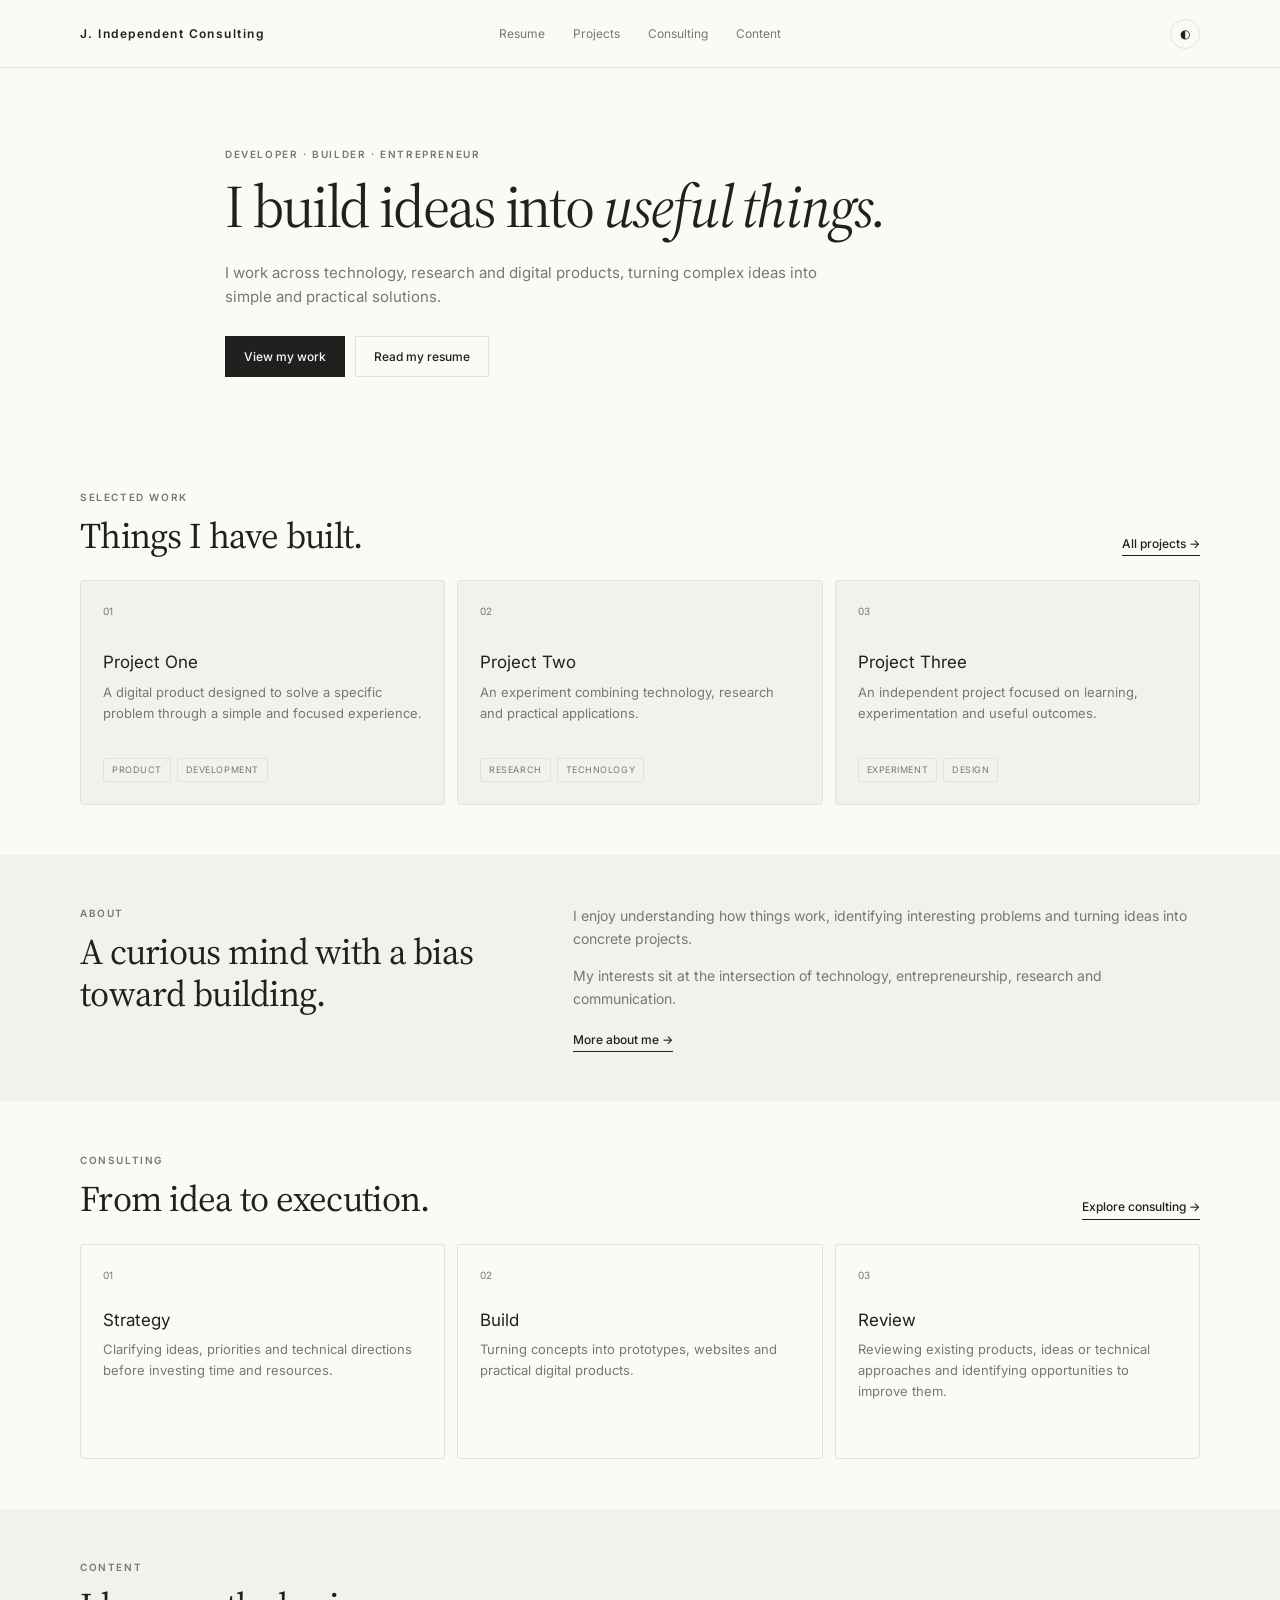
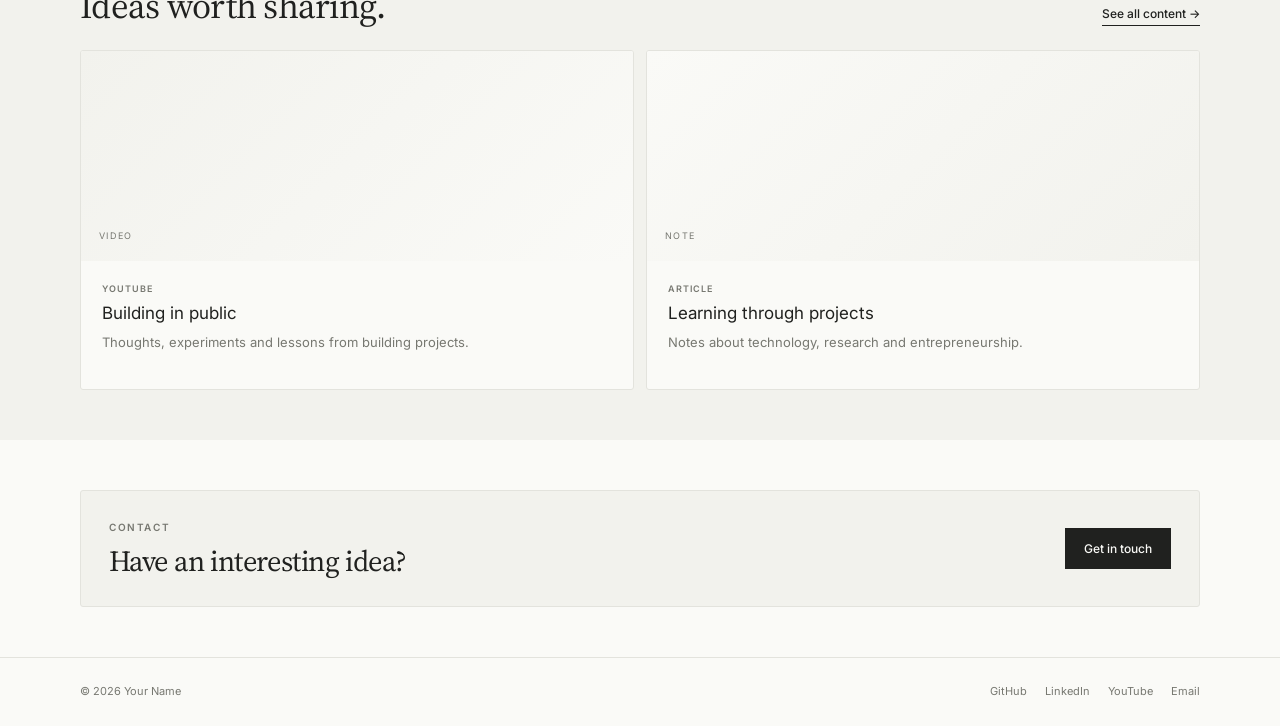
==== commit 5c4ee4b5: "Update logo text in index.html" ====
--- a/index.html
+++ b/index.html
@@ -5,7 +5,7 @@
   <meta charset="UTF-8">
   <meta name="viewport" content="width=device-width, initial-scale=1.0">
 
-  <title>Your Name — Portfolio</title>
+  <title>Independent Consulting   — Portfolio</title>
 
   <link rel="stylesheet" href="style.css">
 </head>
@@ -15,7 +15,7 @@
 <header class="site-header">
   <div class="container nav-inner">
 
-    <a href="index.html" class="logo">YOUR NAME</a>
+    <a href="index.html" class="logo">J. Independent Consulting</a>
 
     <nav class="main-nav">
       <a href="resume.html">Resume</a>
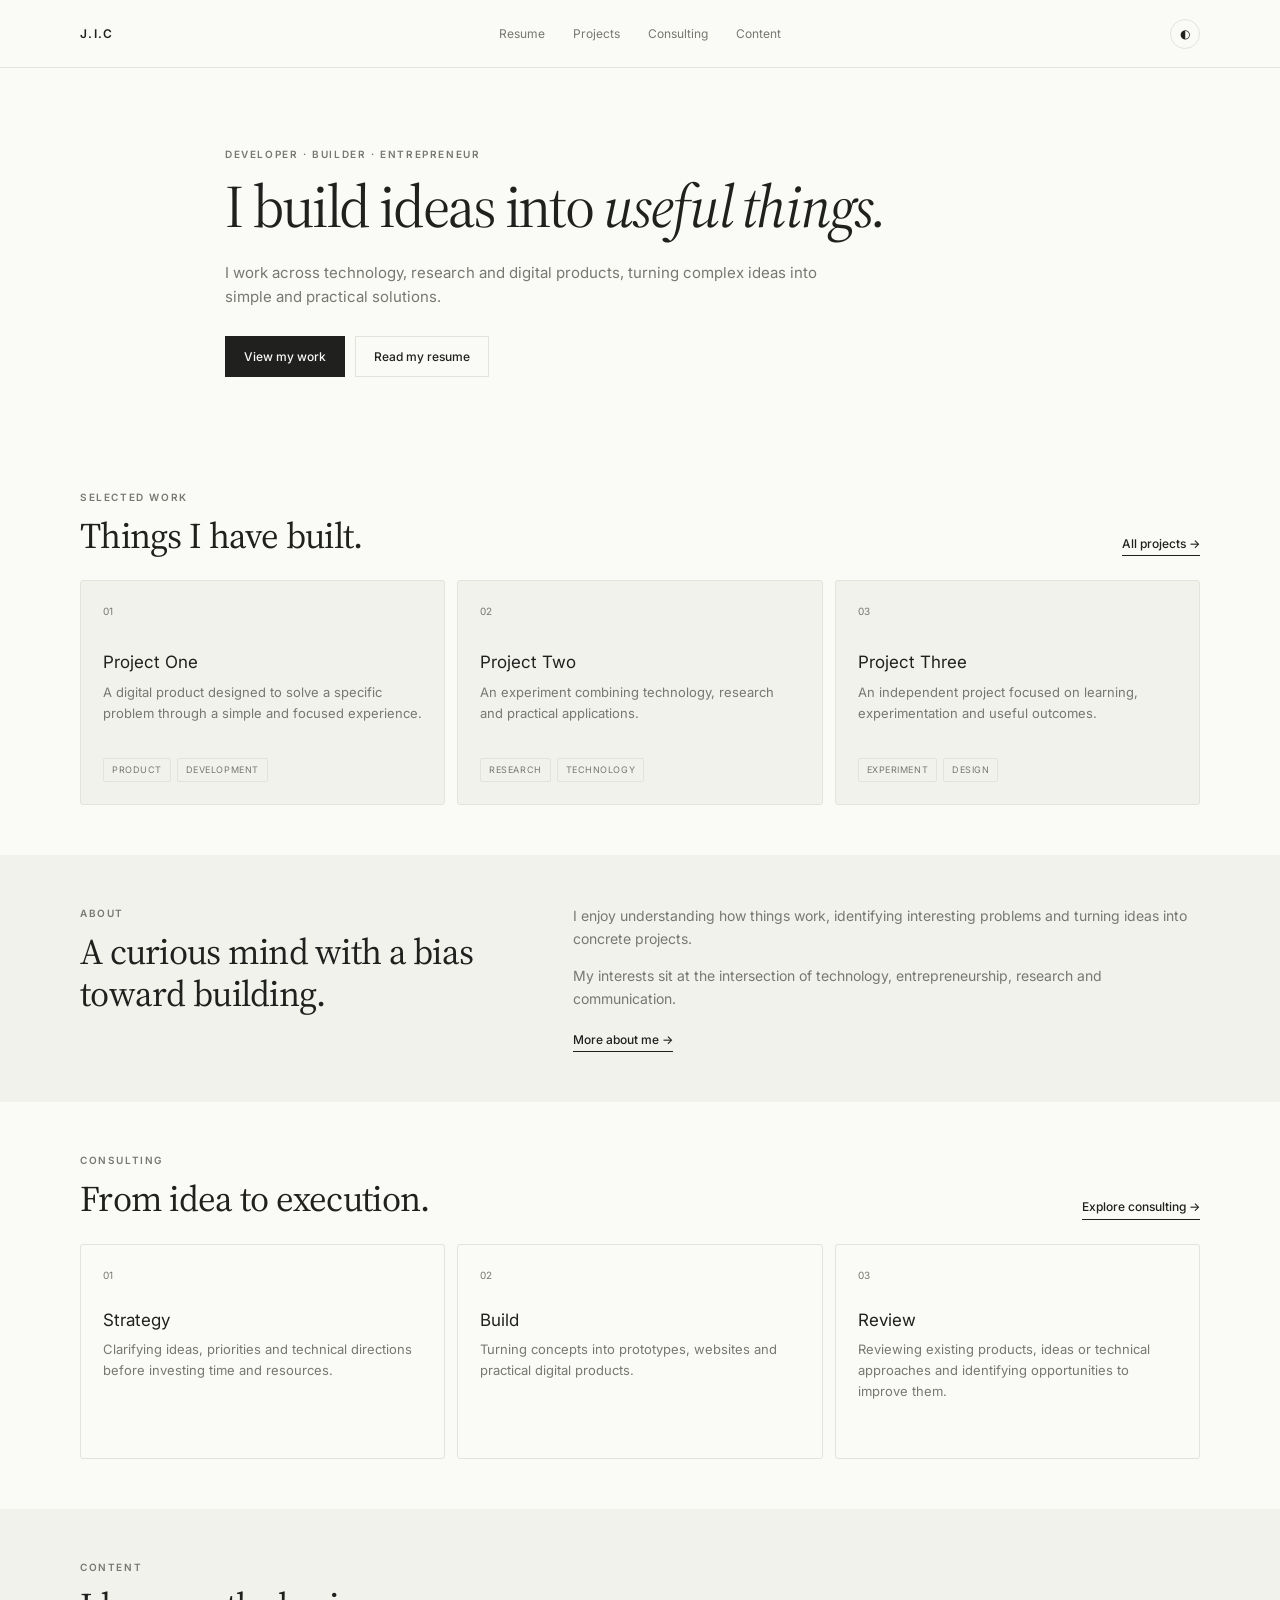
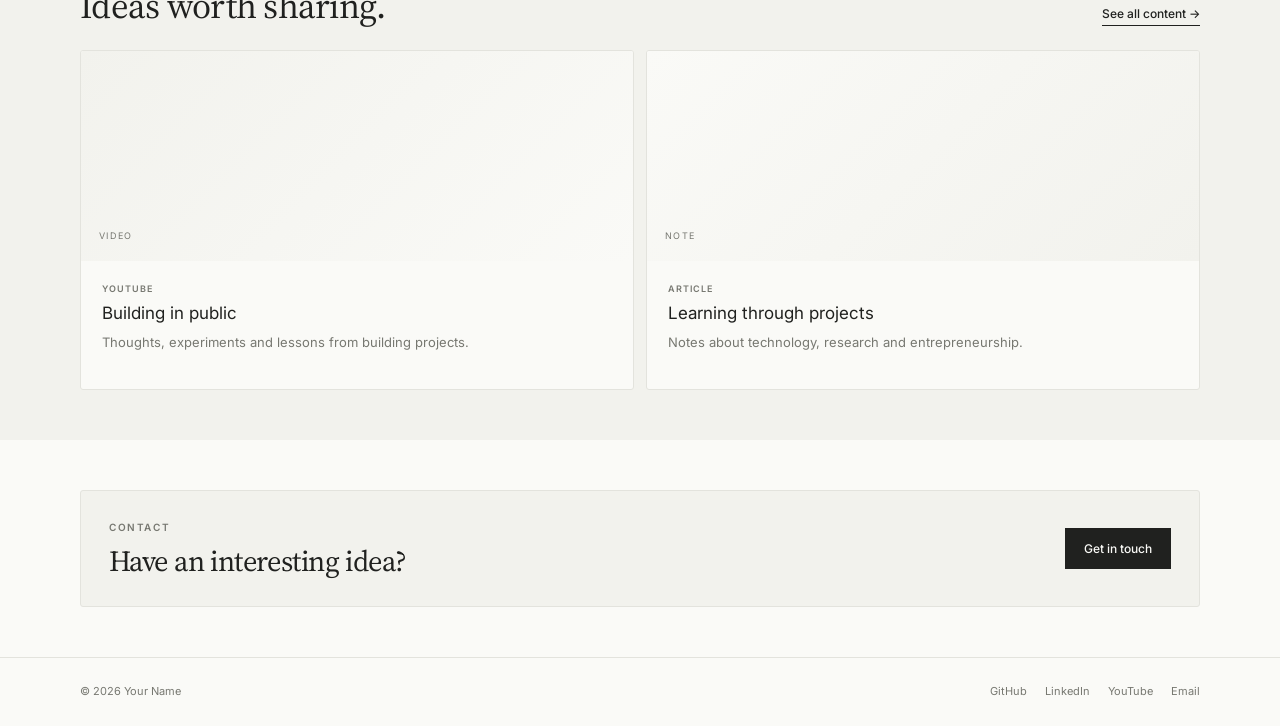
==== commit 10a379b9: "Update title and logo text in index.html" ====
--- a/index.html
+++ b/index.html
@@ -5,7 +5,7 @@
   <meta charset="UTF-8">
   <meta name="viewport" content="width=device-width, initial-scale=1.0">
 
-  <title>Independent Consulting   — Portfolio</title>
+  <title>J. Independent Consulting   — Portfolio</title>
 
   <link rel="stylesheet" href="style.css">
 </head>
@@ -15,7 +15,7 @@
 <header class="site-header">
   <div class="container nav-inner">
 
-    <a href="index.html" class="logo">J. Independent Consulting</a>
+    <a href="index.html" class="logo">J.I.C</a>
 
     <nav class="main-nav">
       <a href="resume.html">Resume</a>
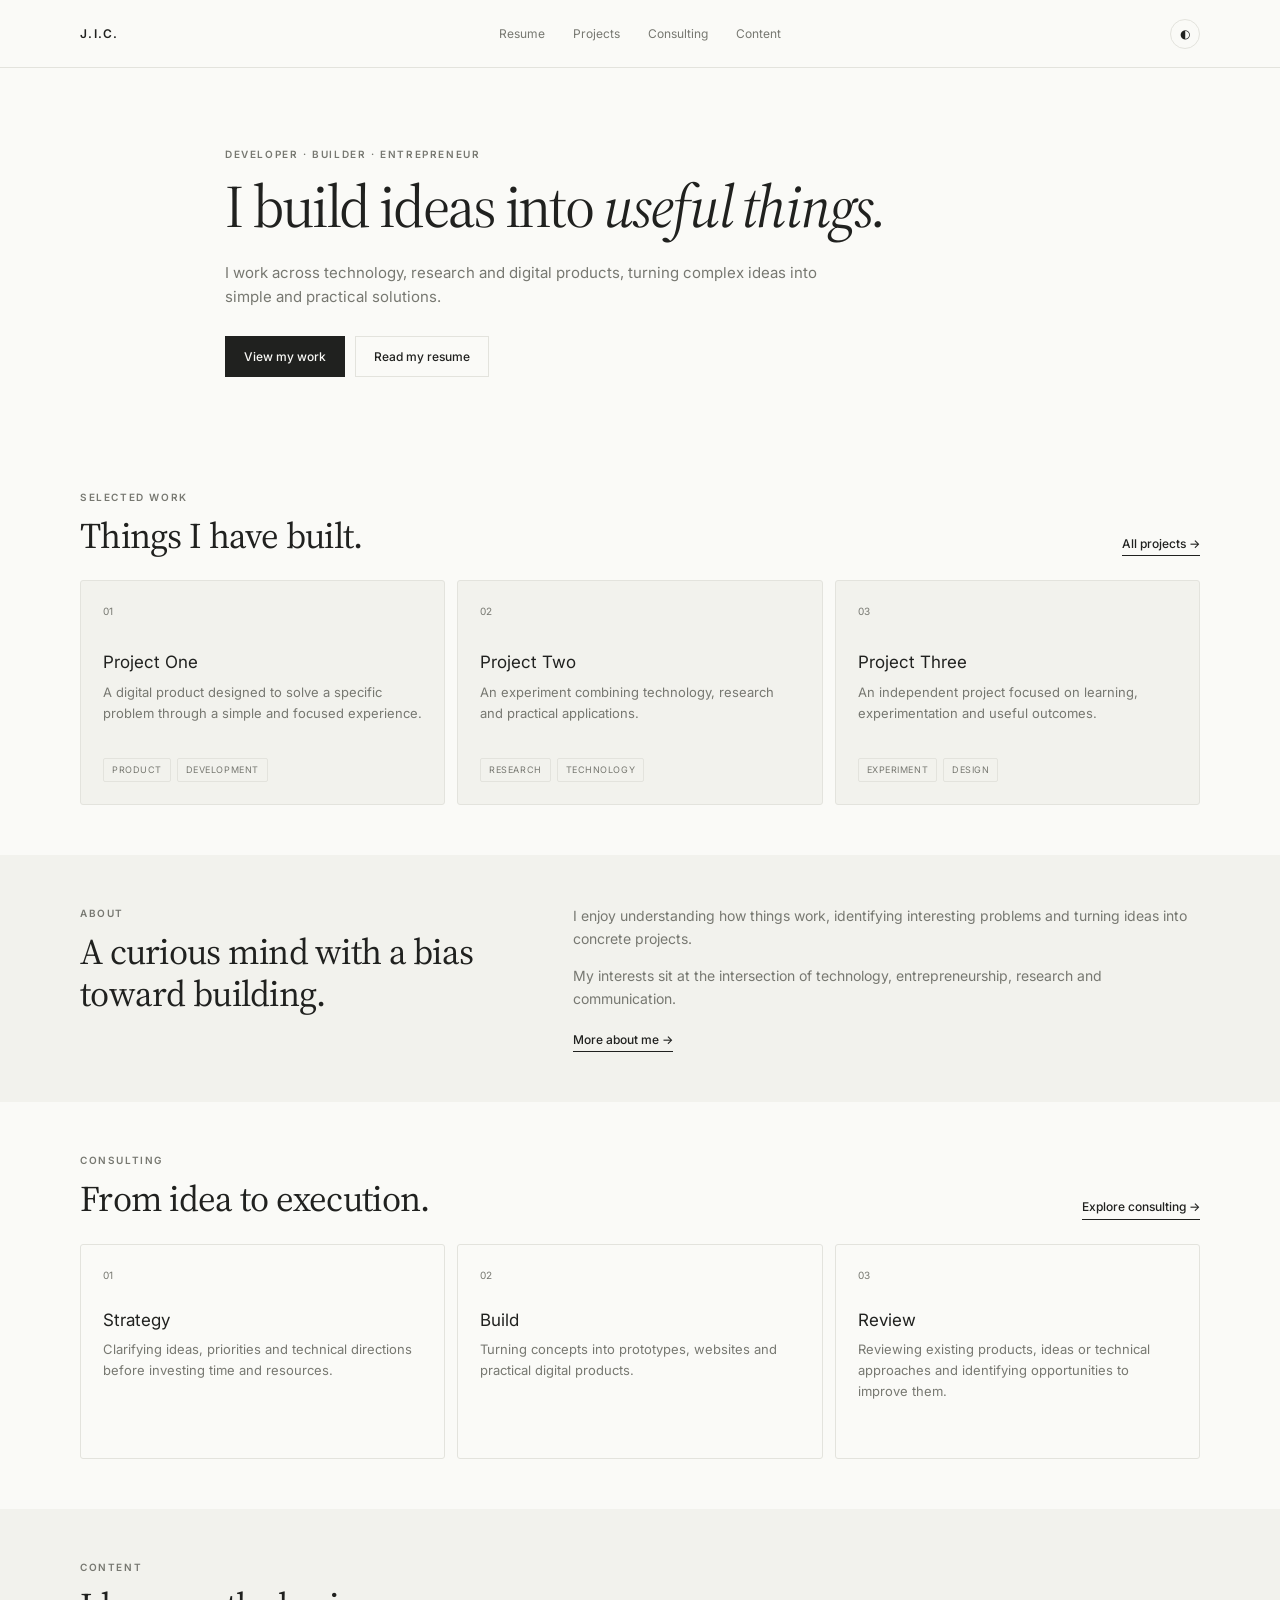
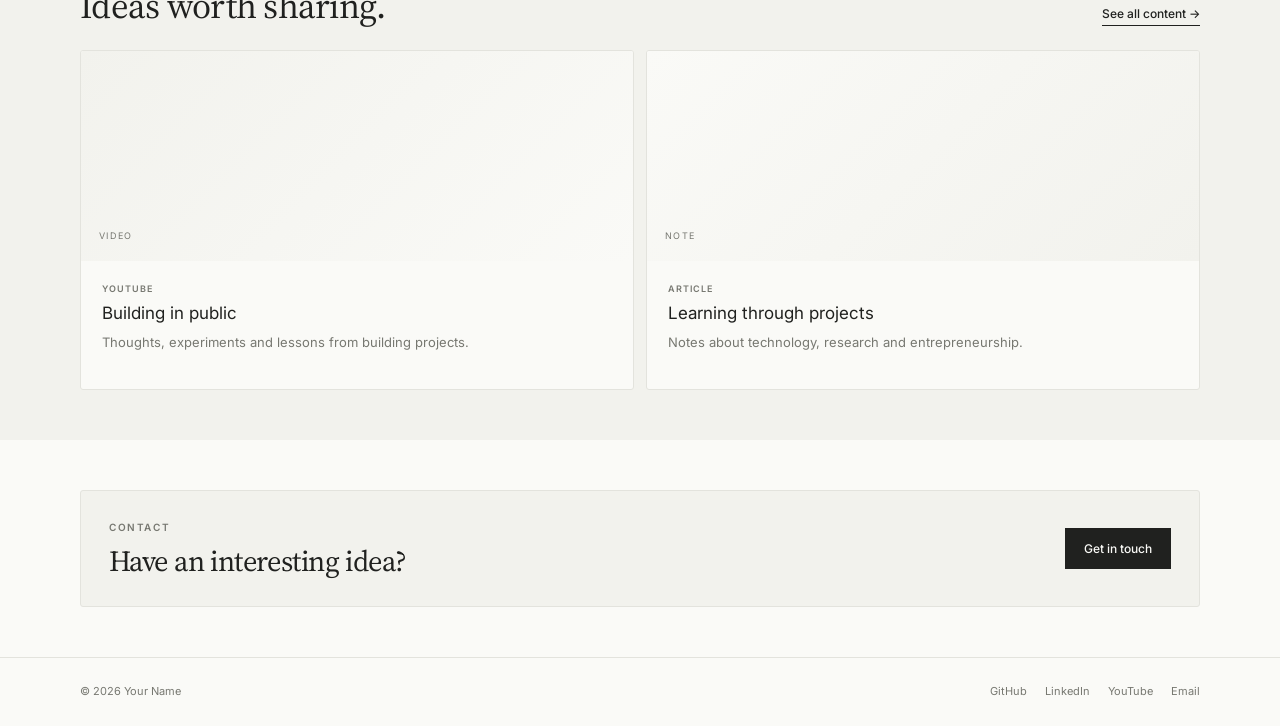
==== commit b35601b0: "Update index.html" ====
--- a/index.html
+++ b/index.html
@@ -15,7 +15,7 @@
 <header class="site-header">
   <div class="container nav-inner">
 
-    <a href="index.html" class="logo">J.I.C</a>
+    <a href="index.html" class="logo">J.I.C.</a>
 
     <nav class="main-nav">
       <a href="resume.html">Resume</a>
